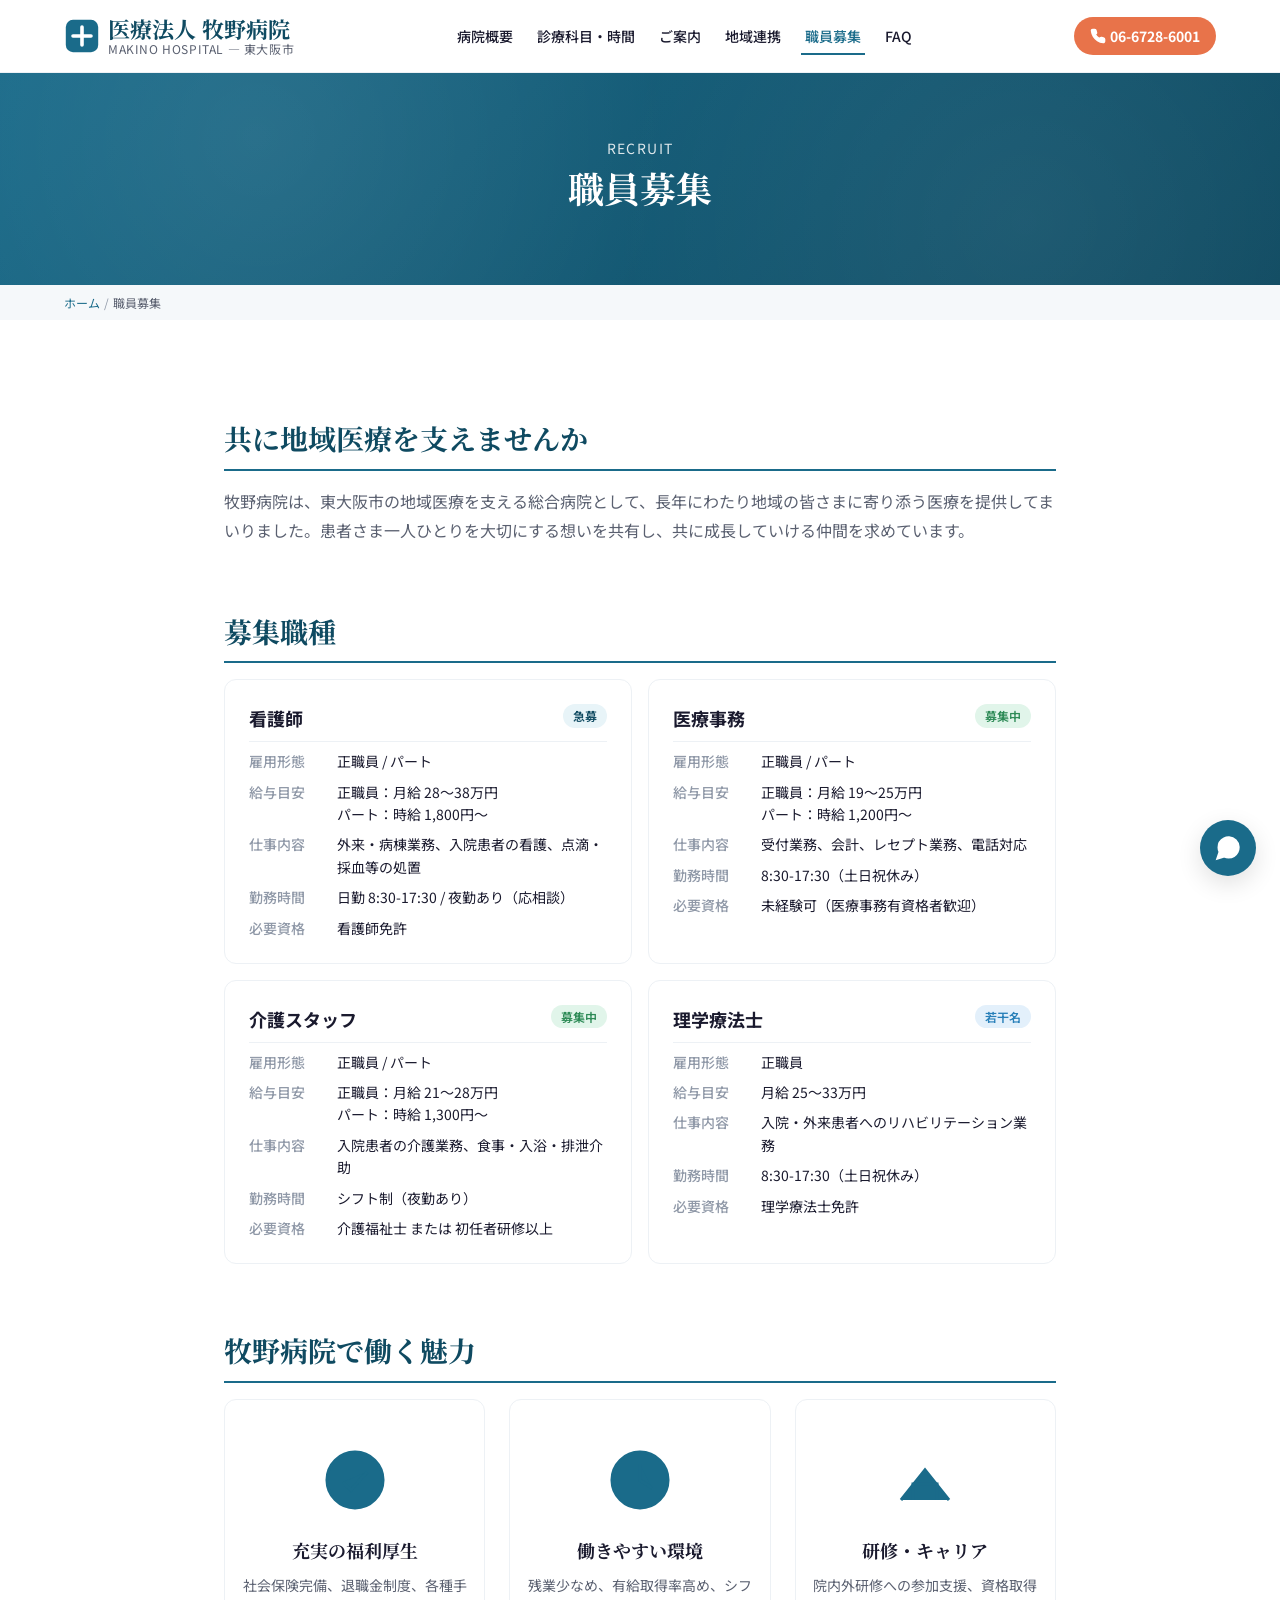
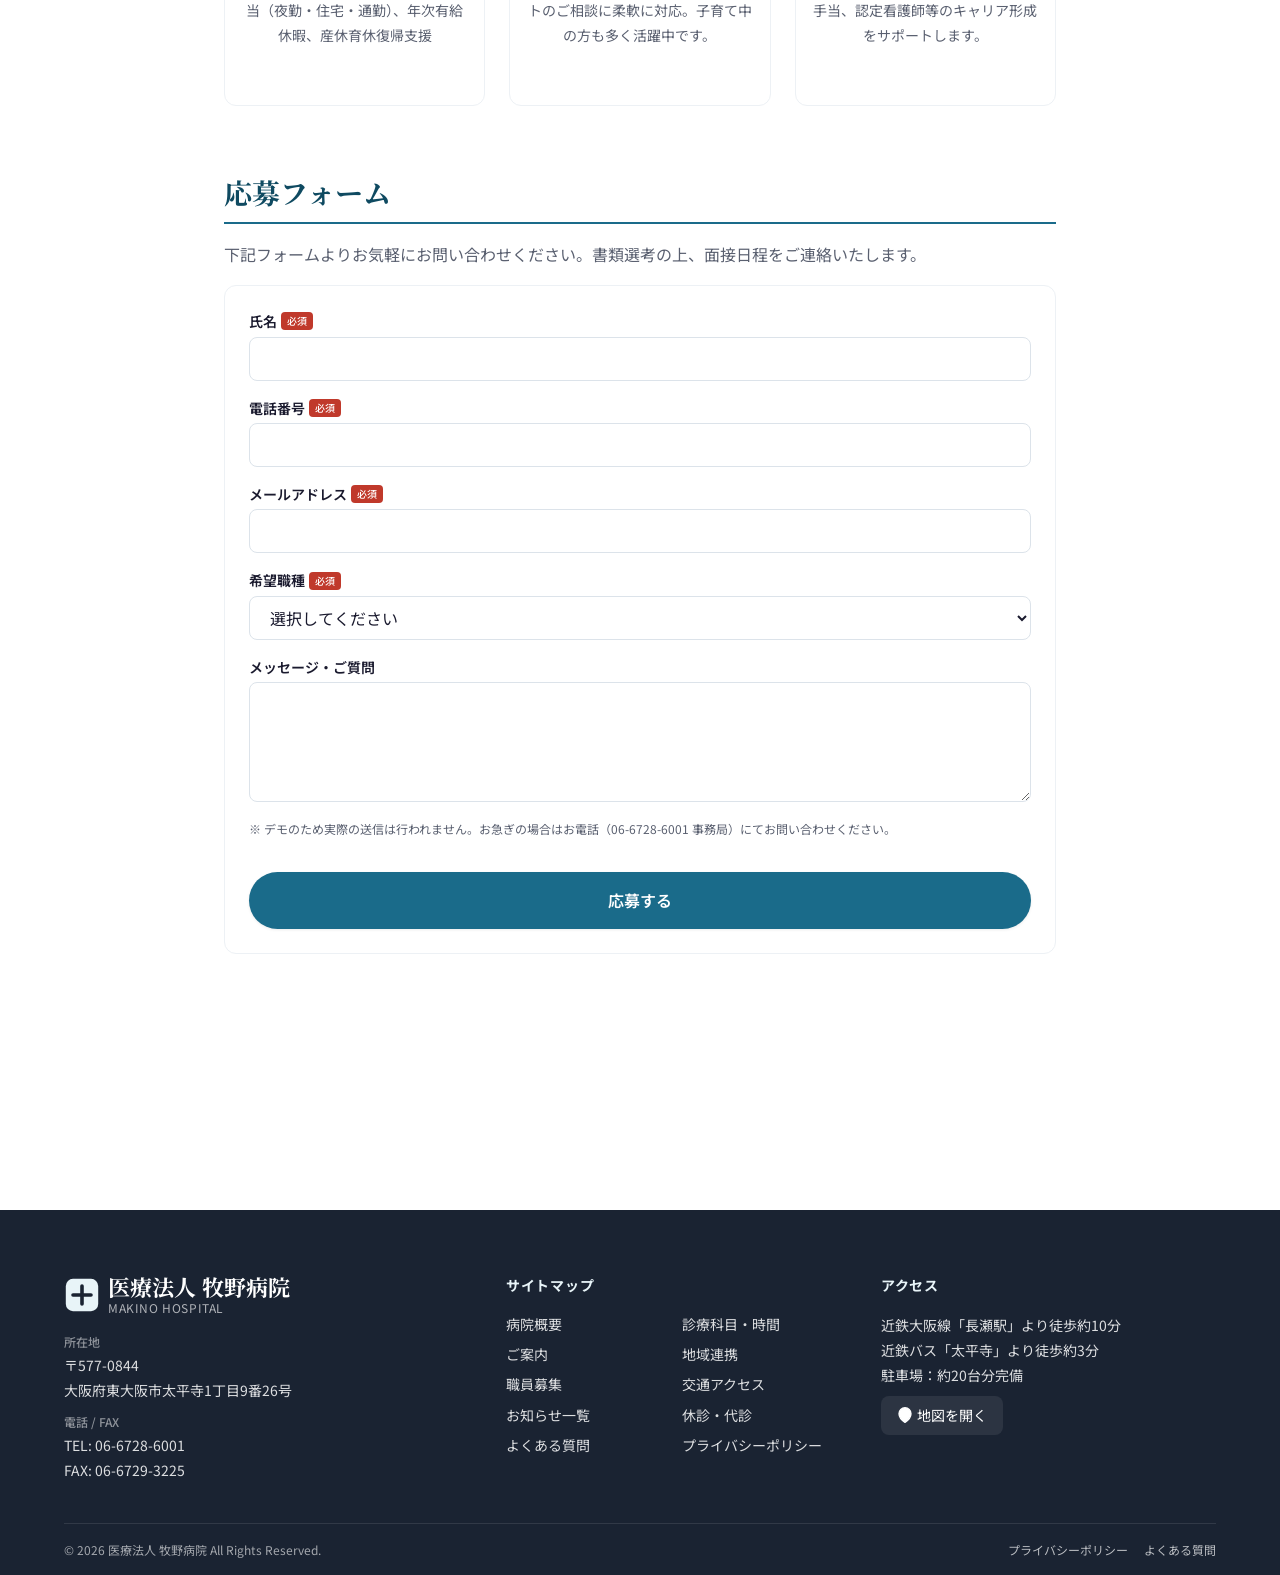
==== recruit.html @ 4d3bc5c3 "牧野病院 リニューアルデモサイト 初期構築 東大阪市の牧野病院（http://makino-hosp.jp/）のウェブサイトリニューアル デモを、本番リリースを想定して構築。  ## 構成 - HTM" ====
<!DOCTYPE html>
<html lang="ja">
<head>
<meta charset="UTF-8">
<meta name="viewport" content="width=device-width, initial-scale=1.0">
<title>職員募集 | 牧野病院 東大阪市</title>
<meta name="description" content="牧野病院では看護師・医療事務・介護スタッフを募集しています。地域医療を支える仲間を求めています。">
<link rel="preconnect" href="https://fonts.googleapis.com">
<link rel="preconnect" href="https://fonts.gstatic.com" crossorigin>
<link href="https://fonts.googleapis.com/css2?family=Noto+Sans+JP:wght@400;500;600;700&family=Noto+Serif+JP:wght@500;700&display=swap" rel="stylesheet">
<link rel="stylesheet" href="css/reset.css">
<link rel="stylesheet" href="css/variables.css">
<link rel="stylesheet" href="css/global.css">
<link rel="stylesheet" href="css/components.css">
</head>
<body>
<a href="#main" class="skip-link">メインコンテンツへスキップ</a>

<header class="site-header">
  <div class="container site-header__inner">
    <a href="index.html" class="site-logo" aria-label="牧野病院 ホームへ">
      <svg class="site-logo__mark" viewBox="0 0 40 40" role="img" aria-label="牧野病院ロゴ"><rect x="2" y="2" width="36" height="36" rx="8" fill="currentColor"/><path d="M20 10v20M10 20h20" stroke="white" stroke-width="4" stroke-linecap="round"/></svg>
      <span class="site-logo__text"><span class="site-logo__name">医療法人 牧野病院</span><span class="site-logo__sub">MAKINO HOSPITAL — 東大阪市</span></span>
    </a>
    <nav class="global-nav" aria-label="グローバルナビゲーション">
      <ul class="global-nav__list">
        <li><a href="overview.html" class="global-nav__link">病院概要</a></li>
        <li><a href="timetable.html" class="global-nav__link">診療科目・時間</a></li>
        <li><a href="totalinfo.html" class="global-nav__link">ご案内</a></li>
        <li><a href="community.html" class="global-nav__link">地域連携</a></li>
        <li><a href="recruit.html" class="global-nav__link is-current">職員募集</a></li>
        <li><a href="faq.html" class="global-nav__link">FAQ</a></li>
      </ul>
    </nav>
    <div class="header-actions">
      <a href="tel:0667286001" class="header-tel"><svg class="header-tel__icon" viewBox="0 0 24 24" fill="none" stroke="currentColor" stroke-width="2" aria-hidden="true"><path d="M22 16.92v3a2 2 0 0 1-2.18 2 19.79 19.79 0 0 1-8.63-3.07 19.5 19.5 0 0 1-6-6 19.79 19.79 0 0 1-3.07-8.67A2 2 0 0 1 4.11 2h3a2 2 0 0 1 2 1.72 12.84 12.84 0 0 0 .7 2.81 2 2 0 0 1-.45 2.11L8.09 9.91a16 16 0 0 0 6 6l1.27-1.27a2 2 0 0 1 2.11-.45 12.84 12.84 0 0 0 2.81.7A2 2 0 0 1 22 16.92z"/></svg><span>06-6728-6001</span></a>
      <button type="button" class="hamburger" data-hamburger aria-label="メニューを開く" aria-expanded="false"><span class="hamburger__bar"></span></button>
    </div>
  </div>
</header>

<nav class="mobile-nav" data-mobile-nav aria-label="モバイルナビゲーション">
  <ul class="mobile-nav__list">
    <li><a href="index.html" class="mobile-nav__link">トップ</a></li>
    <li><a href="overview.html" class="mobile-nav__link">病院概要</a></li>
    <li><a href="timetable.html" class="mobile-nav__link">診療科目・時間</a></li>
    <li><a href="totalinfo.html" class="mobile-nav__link">ご案内</a></li>
    <li><a href="community.html" class="mobile-nav__link">地域医療連携室</a></li>
    <li><a href="recruit.html" class="mobile-nav__link is-current">職員募集</a></li>
    <li><a href="access.html" class="mobile-nav__link">交通アクセス</a></li>
    <li><a href="latestinfo.html" class="mobile-nav__link">お知らせ一覧</a></li>
    <li><a href="kyusin.html" class="mobile-nav__link">休診・代診</a></li>
    <li><a href="faq.html" class="mobile-nav__link">よくある質問</a></li>
  </ul>
</nav>

<div class="page-header">
  <div class="container page-header__inner">
    <p class="page-header__sub">Recruit</p>
    <h1 class="page-header__title">職員募集</h1>
  </div>
</div>

<nav class="breadcrumb" aria-label="パンくずリスト">
  <ol class="container breadcrumb__list">
    <li class="breadcrumb__item"><a href="index.html" class="breadcrumb__link">ホーム</a></li>
    <li class="breadcrumb__item breadcrumb__current">職員募集</li>
  </ol>
</nav>

<main id="main">
  <section class="section">
    <div class="container container--narrow">

      <div class="content-block">
        <h2 class="content-block__title">共に地域医療を支えませんか</h2>
        <p>牧野病院は、東大阪市の地域医療を支える総合病院として、長年にわたり地域の皆さまに寄り添う医療を提供してまいりました。患者さま一人ひとりを大切にする想いを共有し、共に成長していける仲間を求めています。</p>
      </div>

      <div class="content-block">
        <h2 class="content-block__title">募集職種</h2>
        <div class="recruit-grid">
          <div class="recruit-card">
            <div class="recruit-card__head">
              <h3 class="recruit-card__job">看護師</h3>
              <span class="badge badge--primary">急募</span>
            </div>
            <dl class="recruit-card__row"><dt>雇用形態</dt><dd>正職員 / パート</dd></dl>
            <dl class="recruit-card__row"><dt>給与目安</dt><dd>正職員：月給 28〜38万円<br>パート：時給 1,800円〜</dd></dl>
            <dl class="recruit-card__row"><dt>仕事内容</dt><dd>外来・病棟業務、入院患者の看護、点滴・採血等の処置</dd></dl>
            <dl class="recruit-card__row"><dt>勤務時間</dt><dd>日勤 8:30-17:30 / 夜勤あり（応相談）</dd></dl>
            <dl class="recruit-card__row"><dt>必要資格</dt><dd>看護師免許</dd></dl>
          </div>
          <div class="recruit-card">
            <div class="recruit-card__head">
              <h3 class="recruit-card__job">医療事務</h3>
              <span class="badge badge--success">募集中</span>
            </div>
            <dl class="recruit-card__row"><dt>雇用形態</dt><dd>正職員 / パート</dd></dl>
            <dl class="recruit-card__row"><dt>給与目安</dt><dd>正職員：月給 19〜25万円<br>パート：時給 1,200円〜</dd></dl>
            <dl class="recruit-card__row"><dt>仕事内容</dt><dd>受付業務、会計、レセプト業務、電話対応</dd></dl>
            <dl class="recruit-card__row"><dt>勤務時間</dt><dd>8:30-17:30（土日祝休み）</dd></dl>
            <dl class="recruit-card__row"><dt>必要資格</dt><dd>未経験可（医療事務有資格者歓迎）</dd></dl>
          </div>
          <div class="recruit-card">
            <div class="recruit-card__head">
              <h3 class="recruit-card__job">介護スタッフ</h3>
              <span class="badge badge--success">募集中</span>
            </div>
            <dl class="recruit-card__row"><dt>雇用形態</dt><dd>正職員 / パート</dd></dl>
            <dl class="recruit-card__row"><dt>給与目安</dt><dd>正職員：月給 21〜28万円<br>パート：時給 1,300円〜</dd></dl>
            <dl class="recruit-card__row"><dt>仕事内容</dt><dd>入院患者の介護業務、食事・入浴・排泄介助</dd></dl>
            <dl class="recruit-card__row"><dt>勤務時間</dt><dd>シフト制（夜勤あり）</dd></dl>
            <dl class="recruit-card__row"><dt>必要資格</dt><dd>介護福祉士 または 初任者研修以上</dd></dl>
          </div>
          <div class="recruit-card">
            <div class="recruit-card__head">
              <h3 class="recruit-card__job">理学療法士</h3>
              <span class="badge badge--info">若干名</span>
            </div>
            <dl class="recruit-card__row"><dt>雇用形態</dt><dd>正職員</dd></dl>
            <dl class="recruit-card__row"><dt>給与目安</dt><dd>月給 25〜33万円</dd></dl>
            <dl class="recruit-card__row"><dt>仕事内容</dt><dd>入院・外来患者へのリハビリテーション業務</dd></dl>
            <dl class="recruit-card__row"><dt>勤務時間</dt><dd>8:30-17:30（土日祝休み）</dd></dl>
            <dl class="recruit-card__row"><dt>必要資格</dt><dd>理学療法士免許</dd></dl>
          </div>
        </div>
      </div>

      <div class="content-block">
        <h2 class="content-block__title">牧野病院で働く魅力</h2>
        <div class="features-grid">
          <div class="feature-card">
            <svg class="feature-card__icon" viewBox="0 0 80 80" fill="none" stroke="currentColor" stroke-width="3" aria-hidden="true">
              <circle cx="40" cy="40" r="28" fill="currentColor" opacity="0.12"/>
              <circle cx="40" cy="40" r="28"/>
              <path d="M28 42 L36 50 L52 32"/>
            </svg>
            <h3 class="feature-card__title">充実の福利厚生</h3>
            <p class="feature-card__body">社会保険完備、退職金制度、各種手当（夜勤・住宅・通勤）、年次有給休暇、産休育休復帰支援</p>
          </div>
          <div class="feature-card">
            <svg class="feature-card__icon" viewBox="0 0 80 80" fill="none" stroke="currentColor" stroke-width="3" aria-hidden="true">
              <circle cx="40" cy="40" r="28" fill="currentColor" opacity="0.12"/>
              <circle cx="40" cy="40" r="28"/>
              <path d="M40 24 L40 40 L52 48"/>
            </svg>
            <h3 class="feature-card__title">働きやすい環境</h3>
            <p class="feature-card__body">残業少なめ、有給取得率高め、シフトのご相談に柔軟に対応。子育て中の方も多く活躍中です。</p>
          </div>
          <div class="feature-card">
            <svg class="feature-card__icon" viewBox="0 0 80 80" fill="none" stroke="currentColor" stroke-width="3" aria-hidden="true">
              <path d="M16 60 L40 30 L64 60" fill="currentColor" opacity="0.12"/>
              <path d="M16 60 L40 30 L64 60"/>
              <path d="M28 60 L28 44 L52 44 L52 60"/>
            </svg>
            <h3 class="feature-card__title">研修・キャリア</h3>
            <p class="feature-card__body">院内外研修への参加支援、資格取得手当、認定看護師等のキャリア形成をサポートします。</p>
          </div>
        </div>
      </div>

      <div class="content-block">
        <h2 class="content-block__title">応募フォーム</h2>
        <p>下記フォームよりお気軽にお問い合わせください。書類選考の上、面接日程をご連絡いたします。</p>

        <form class="form" data-mock-form>
          <div class="form__row">
            <label class="form__label" for="recruit-name">氏名 <span class="form__required">必須</span></label>
            <input class="form__input" type="text" id="recruit-name" name="name" required>
          </div>
          <div class="form__row">
            <label class="form__label" for="recruit-tel">電話番号 <span class="form__required">必須</span></label>
            <input class="form__input" type="tel" id="recruit-tel" name="tel" required>
          </div>
          <div class="form__row">
            <label class="form__label" for="recruit-email">メールアドレス <span class="form__required">必須</span></label>
            <input class="form__input" type="email" id="recruit-email" name="email" required>
          </div>
          <div class="form__row">
            <label class="form__label" for="recruit-job">希望職種 <span class="form__required">必須</span></label>
            <select class="form__select" id="recruit-job" name="job" required>
              <option value="">選択してください</option>
              <option>看護師</option>
              <option>医療事務</option>
              <option>介護スタッフ</option>
              <option>理学療法士</option>
              <option>その他</option>
            </select>
          </div>
          <div class="form__row">
            <label class="form__label" for="recruit-message">メッセージ・ご質問</label>
            <textarea class="form__textarea" id="recruit-message" name="message"></textarea>
          </div>
          <p class="form__hint">※ デモのため実際の送信は行われません。お急ぎの場合はお電話（06-6728-6001 事務局）にてお問い合わせください。</p>
          <button type="submit" class="btn btn--primary btn--lg">応募する</button>
        </form>
      </div>

    </div>
  </section>
</main>

<footer class="site-footer">
  <div class="container">
    <div class="site-footer__grid">
      <div class="site-footer__brand">
        <div class="site-logo">
          <svg class="site-logo__mark" viewBox="0 0 40 40" role="img" aria-label="牧野病院ロゴ"><rect x="2" y="2" width="36" height="36" rx="8" fill="currentColor"/><path d="M20 10v20M10 20h20" stroke="#1a2332" stroke-width="4" stroke-linecap="round"/></svg>
          <span class="site-logo__text"><span class="site-logo__name">医療法人 牧野病院</span><span class="site-logo__sub">MAKINO HOSPITAL</span></span>
        </div>
        <dl class="site-footer__info">
          <dt>所在地</dt><dd>〒577-0844<br>大阪府東大阪市太平寺1丁目9番26号</dd>
          <dt>電話 / FAX</dt><dd>TEL: 06-6728-6001<br>FAX: 06-6729-3225</dd>
        </dl>
      </div>
      <div>
        <h2 class="site-footer__heading">サイトマップ</h2>
        <div class="site-footer__links">
          <a href="overview.html">病院概要</a>
          <a href="timetable.html">診療科目・時間</a>
          <a href="totalinfo.html">ご案内</a>
          <a href="community.html">地域連携</a>
          <a href="recruit.html">職員募集</a>
          <a href="access.html">交通アクセス</a>
          <a href="latestinfo.html">お知らせ一覧</a>
          <a href="kyusin.html">休診・代診</a>
          <a href="faq.html">よくある質問</a>
          <a href="privacy.html">プライバシーポリシー</a>
        </div>
      </div>
      <div>
        <h2 class="site-footer__heading">アクセス</h2>
        <p style="font-size:14px;color:rgba(255,255,255,0.85);line-height:1.8">近鉄大阪線「長瀬駅」より徒歩約10分<br>近鉄バス「太平寺」より徒歩約3分<br>駐車場：約20台分完備</p>
        <a href="https://www.openstreetmap.org/?mlat=34.6602&mlon=135.5687&zoom=17" target="_blank" rel="noopener" class="site-footer__map-link">
          <svg viewBox="0 0 24 24" width="16" height="16" fill="none" stroke="currentColor" stroke-width="2" aria-hidden="true"><path d="M21 10c0 7-9 13-9 13s-9-6-9-13a9 9 0 0 1 18 0z"/><circle cx="12" cy="10" r="3"/></svg>
          地図を開く
        </a>
      </div>
    </div>
    <div class="site-footer__bottom">
      <span>© 2026 医療法人 牧野病院 All Rights Reserved.</span>
      <div class="site-footer__bottom-links">
        <a href="privacy.html">プライバシーポリシー</a>
        <a href="faq.html">よくある質問</a>
      </div>
    </div>
  </div>
</footer>

<script src="js/nav.js"></script>
<script src="js/layout.js"></script>
<script src="js/chatbot.js"></script>
</body>
</html>
---- css/variables.css ----
/* ============================================
   Design Tokens — Makino Hospital
   全てのデザイン値はここで管理
============================================ */

:root {
  /* ブランドカラー */
  --color-primary: #1a6b8a;
  --color-primary-light: #e8f4f8;
  --color-primary-dark: #0f4a61;
  --color-accent: #e8734a;
  --color-accent-light: #fdf0eb;

  /* テキスト */
  --color-text-main: #1a1a2e;
  --color-text-sub: #5a6070;
  --color-text-muted: #9099a8;
  --color-text-inverse: #ffffff;

  /* 背景 */
  --color-bg-base: #ffffff;
  --color-bg-section: #f5f8fa;
  --color-bg-dark: #1a2332;

  /* ボーダー */
  --color-border: #dce3ea;
  --color-border-light: #edf1f5;

  /* ステータス */
  --color-success: #2e8b57;
  --color-warning: #d4812a;
  --color-danger: #c0392b;
  --color-info: #2980b9;

  /* スペーシング */
  --space-xs: 4px;
  --space-sm: 8px;
  --space-md: 16px;
  --space-lg: 24px;
  --space-xl: 40px;
  --space-2xl: 64px;
  --space-3xl: 96px;

  /* タイポグラフィ */
  --font-sans: 'Noto Sans JP', -apple-system, BlinkMacSystemFont, sans-serif;
  --font-serif: 'Noto Serif JP', 'YuMincho', 'Hiragino Mincho ProN', serif;
  --text-xs: 12px;
  --text-sm: 14px;
  --text-base: 16px;
  --text-lg: 18px;
  --text-xl: 22px;
  --text-2xl: 28px;
  --text-3xl: 36px;
  --text-4xl: 48px;

  /* 行間 */
  --leading-tight: 1.3;
  --leading-normal: 1.6;
  --leading-relaxed: 1.8;

  /* 角丸 */
  --radius-sm: 4px;
  --radius-md: 8px;
  --radius-lg: 12px;
  --radius-xl: 20px;
  --radius-full: 9999px;

  /* 影 */
  --shadow-sm: 0 1px 3px rgba(0, 0, 0, 0.08);
  --shadow-md: 0 4px 12px rgba(0, 0, 0, 0.10);
  --shadow-lg: 0 8px 24px rgba(0, 0, 0, 0.12);

  /* トランジション */
  --transition: 0.2s ease;
  --transition-slow: 0.4s ease;

  /* レイアウト */
  --container-max: 1200px;
  --container-narrow: 880px;
  --header-height: 72px;
  --header-height-mobile: 60px;

  /* z-index */
  --z-base: 1;
  --z-dropdown: 10;
  --z-header: 100;
  --z-overlay: 200;
  --z-modal: 300;
  --z-chatbot: 400;
}
---- css/global.css ----
/* ============================================
   Global Styles — Header / Footer / Layout
============================================ */

/* ---------- Layout ---------- */
.container {
  width: 100%;
  max-width: var(--container-max);
  margin-inline: auto;
  padding-inline: var(--space-md);
}

.container--narrow {
  max-width: var(--container-narrow);
}

@media (min-width: 768px) {
  .container {
    padding-inline: var(--space-lg);
  }
}

.section {
  padding-block: var(--space-2xl);
}

.section--alt {
  background-color: var(--color-bg-section);
}

@media (min-width: 768px) {
  .section {
    padding-block: var(--space-3xl);
  }
}

/* スキップリンク */
.skip-link {
  position: absolute;
  top: -100px;
  left: var(--space-md);
  background: var(--color-primary);
  color: var(--color-text-inverse);
  padding: var(--space-sm) var(--space-md);
  z-index: 1000;
  border-radius: var(--radius-sm);
}

.skip-link:focus {
  top: var(--space-sm);
}

/* ---------- お知らせバナー ---------- */
.alert-banner {
  background: var(--color-accent);
  color: var(--color-text-inverse);
  padding: var(--space-sm) 0;
  font-size: var(--text-sm);
  position: relative;
}

.alert-banner__inner {
  display: flex;
  align-items: center;
  justify-content: center;
  gap: var(--space-sm);
  padding-right: 40px;
  text-align: center;
}

.alert-banner__icon {
  width: 18px;
  height: 18px;
  flex-shrink: 0;
}

.alert-banner__text {
  flex: 1 1 auto;
}

.alert-banner__link {
  color: inherit;
  text-decoration: underline;
  font-weight: 500;
  margin-left: var(--space-xs);
}

.alert-banner__close {
  position: absolute;
  right: var(--space-md);
  top: 50%;
  transform: translateY(-50%);
  color: var(--color-text-inverse);
  width: 28px;
  height: 28px;
  display: flex;
  align-items: center;
  justify-content: center;
  border-radius: var(--radius-sm);
  transition: background-color var(--transition);
}

.alert-banner__close:hover {
  background: rgba(0, 0, 0, 0.15);
}

.alert-banner.is-hidden {
  display: none;
}

/* ---------- ヘッダー ---------- */
.site-header {
  position: sticky;
  top: 0;
  z-index: var(--z-header);
  background: var(--color-bg-base);
  border-bottom: 1px solid var(--color-border-light);
  transition: box-shadow var(--transition);
}

.site-header.is-scrolled {
  box-shadow: var(--shadow-md);
}

.site-header__inner {
  display: flex;
  align-items: center;
  justify-content: space-between;
  min-height: var(--header-height-mobile);
  gap: var(--space-md);
}

@media (min-width: 1024px) {
  .site-header__inner {
    min-height: var(--header-height);
  }
}

.site-logo {
  display: flex;
  align-items: center;
  gap: var(--space-sm);
  flex-shrink: 0;
}

.site-logo__mark {
  width: 36px;
  height: 36px;
  color: var(--color-primary);
  flex-shrink: 0;
}

.site-logo__text {
  display: flex;
  flex-direction: column;
  line-height: 1.2;
}

.site-logo__name {
  font-family: var(--font-serif);
  font-size: var(--text-lg);
  font-weight: 700;
  color: var(--color-primary-dark);
}

.site-logo__sub {
  font-size: 10px;
  color: var(--color-text-sub);
  letter-spacing: 0.05em;
}

@media (min-width: 768px) {
  .site-logo__name {
    font-size: var(--text-xl);
  }
  .site-logo__sub {
    font-size: var(--text-xs);
  }
}

/* グローバルナビ */
.global-nav {
  display: none;
}

.global-nav__list {
  display: flex;
  align-items: center;
  gap: var(--space-md);
}

.global-nav__link {
  display: block;
  padding: var(--space-sm) var(--space-xs);
  font-size: var(--text-sm);
  font-weight: 500;
  color: var(--color-text-main);
  position: relative;
  transition: color var(--transition);
}

.global-nav__link::after {
  content: "";
  position: absolute;
  left: 50%;
  bottom: 0;
  width: 0;
  height: 2px;
  background: var(--color-primary);
  transform: translateX(-50%);
  transition: width var(--transition);
}

.global-nav__link:hover,
.global-nav__link.is-current {
  color: var(--color-primary);
}

.global-nav__link:hover::after,
.global-nav__link.is-current::after {
  width: 100%;
}

@media (min-width: 1024px) {
  .global-nav {
    display: block;
  }
}

/* ヘッダーアクション */
.header-actions {
  display: flex;
  align-items: center;
  gap: var(--space-sm);
}

.header-tel {
  display: none;
  align-items: center;
  gap: var(--space-xs);
  padding: var(--space-sm) var(--space-md);
  background: var(--color-accent);
  color: var(--color-text-inverse);
  font-weight: 700;
  border-radius: var(--radius-full);
  font-size: var(--text-sm);
  transition: background-color var(--transition), transform var(--transition);
}

.header-tel:hover {
  background: #d65f35;
  transform: translateY(-1px);
}

.header-tel__icon {
  width: 16px;
  height: 16px;
}

@media (min-width: 600px) {
  .header-tel {
    display: inline-flex;
  }
}

/* ハンバーガー */
.hamburger {
  display: inline-flex;
  align-items: center;
  justify-content: center;
  width: 44px;
  height: 44px;
  position: relative;
  z-index: calc(var(--z-overlay) + 1);
}

.hamburger__bar {
  display: block;
  width: 22px;
  height: 2px;
  background: var(--color-text-main);
  position: relative;
  transition: background-color var(--transition);
}

.hamburger__bar::before,
.hamburger__bar::after {
  content: "";
  position: absolute;
  left: 0;
  width: 22px;
  height: 2px;
  background: var(--color-text-main);
  transition: transform var(--transition);
}

.hamburger__bar::before {
  top: -7px;
}

.hamburger__bar::after {
  top: 7px;
}

.hamburger.is-active .hamburger__bar {
  background-color: transparent;
}

.hamburger.is-active .hamburger__bar::before {
  top: 0;
  transform: rotate(45deg);
}

.hamburger.is-active .hamburger__bar::after {
  top: 0;
  transform: rotate(-45deg);
}

@media (min-width: 1024px) {
  .hamburger {
    display: none;
  }
}

/* モバイルオーバーレイ */
.mobile-nav {
  position: fixed;
  inset: 0;
  background: var(--color-bg-base);
  z-index: var(--z-overlay);
  padding: calc(var(--header-height-mobile) + var(--space-xl)) var(--space-lg) var(--space-xl);
  overflow-y: auto;
  transform: translateY(-100%);
  transition: transform var(--transition-slow);
  visibility: hidden;
}

.mobile-nav.is-open {
  transform: translateY(0);
  visibility: visible;
}

.mobile-nav__list {
  display: flex;
  flex-direction: column;
  gap: var(--space-xs);
}

.mobile-nav__link {
  display: block;
  padding: var(--space-md);
  font-size: var(--text-lg);
  font-weight: 500;
  border-bottom: 1px solid var(--color-border-light);
  color: var(--color-text-main);
}

.mobile-nav__link:hover,
.mobile-nav__link.is-current {
  color: var(--color-primary);
}

.mobile-nav__cta {
  margin-top: var(--space-xl);
  display: flex;
  flex-direction: column;
  gap: var(--space-sm);
}

@media (min-width: 1024px) {
  .mobile-nav {
    display: none;
  }
}

body.is-nav-open {
  overflow: hidden;
}

/* ---------- パンくず ---------- */
.breadcrumb {
  background: var(--color-bg-section);
  padding: var(--space-sm) 0;
  font-size: var(--text-xs);
  color: var(--color-text-sub);
}

.breadcrumb__list {
  display: flex;
  flex-wrap: wrap;
  align-items: center;
  gap: var(--space-xs);
}

.breadcrumb__item {
  display: inline-flex;
  align-items: center;
}

.breadcrumb__item:not(:last-child)::after {
  content: "/";
  margin-left: var(--space-xs);
  color: var(--color-text-muted);
}

.breadcrumb__link {
  color: var(--color-primary);
  transition: color var(--transition);
}

.breadcrumb__link:hover {
  color: var(--color-primary-dark);
  text-decoration: underline;
}

.breadcrumb__current {
  color: var(--color-text-sub);
}

/* ---------- ページヘッダー（下層） ---------- */
.page-header {
  background: linear-gradient(135deg, var(--color-primary) 0%, var(--color-primary-dark) 100%);
  color: var(--color-text-inverse);
  padding: var(--space-2xl) 0;
  text-align: center;
  position: relative;
  overflow: hidden;
}

.page-header::after {
  content: "";
  position: absolute;
  inset: 0;
  background-image: radial-gradient(circle at 20% 30%, rgba(255, 255, 255, 0.08), transparent 40%),
                    radial-gradient(circle at 80% 70%, rgba(255, 255, 255, 0.06), transparent 40%);
  pointer-events: none;
}

.page-header__inner {
  position: relative;
  z-index: 1;
}

.page-header__title {
  font-family: var(--font-serif);
  font-size: var(--text-2xl);
  font-weight: 700;
  margin-bottom: var(--space-xs);
}

.page-header__sub {
  font-size: var(--text-sm);
  opacity: 0.85;
  letter-spacing: 0.1em;
  text-transform: uppercase;
}

@media (min-width: 768px) {
  .page-header__title {
    font-size: var(--text-3xl);
  }
}

/* ---------- フッター ---------- */
.site-footer {
  background: var(--color-bg-dark);
  color: var(--color-text-inverse);
  padding: var(--space-2xl) 0 var(--space-md);
  margin-top: var(--space-3xl);
}

.site-footer__grid {
  display: grid;
  grid-template-columns: 1fr;
  gap: var(--space-xl);
}

@media (min-width: 768px) {
  .site-footer__grid {
    grid-template-columns: 1.2fr 1fr 1fr;
  }
}

.site-footer__brand .site-logo__name {
  color: var(--color-text-inverse);
}

.site-footer__brand .site-logo__sub {
  color: rgba(255, 255, 255, 0.65);
}

.site-footer__brand .site-logo__mark {
  color: var(--color-primary-light);
}

.site-footer__info {
  margin-top: var(--space-md);
  font-size: var(--text-sm);
  line-height: var(--leading-relaxed);
  color: rgba(255, 255, 255, 0.85);
}

.site-footer__info dt {
  font-weight: 500;
  color: rgba(255, 255, 255, 0.5);
  font-size: var(--text-xs);
  margin-top: var(--space-sm);
}

.site-footer__info dd {
  margin-left: 0;
}

.site-footer__heading {
  font-size: var(--text-sm);
  font-weight: 700;
  margin-bottom: var(--space-md);
  letter-spacing: 0.05em;
  color: var(--color-primary-light);
}

.site-footer__links {
  display: grid;
  grid-template-columns: 1fr 1fr;
  gap: var(--space-sm) var(--space-md);
}

.site-footer__links a {
  font-size: var(--text-sm);
  color: rgba(255, 255, 255, 0.85);
  transition: color var(--transition);
}

.site-footer__links a:hover {
  color: var(--color-text-inverse);
  text-decoration: underline;
}

.site-footer__map-link {
  display: inline-flex;
  align-items: center;
  gap: var(--space-xs);
  margin-top: var(--space-sm);
  padding: var(--space-sm) var(--space-md);
  background: rgba(255, 255, 255, 0.08);
  border-radius: var(--radius-md);
  font-size: var(--text-sm);
  transition: background-color var(--transition);
}

.site-footer__map-link:hover {
  background: rgba(255, 255, 255, 0.15);
}

.site-footer__bottom {
  margin-top: var(--space-xl);
  padding-top: var(--space-md);
  border-top: 1px solid rgba(255, 255, 255, 0.1);
  display: flex;
  flex-direction: column;
  gap: var(--space-sm);
  font-size: var(--text-xs);
  color: rgba(255, 255, 255, 0.6);
}

.site-footer__bottom-links {
  display: flex;
  flex-wrap: wrap;
  gap: var(--space-md);
}

.site-footer__bottom-links a {
  color: rgba(255, 255, 255, 0.7);
  transition: color var(--transition);
}

.site-footer__bottom-links a:hover {
  color: var(--color-text-inverse);
}

@media (min-width: 600px) {
  .site-footer__bottom {
    flex-direction: row;
    align-items: center;
    justify-content: space-between;
  }
}

/* ---------- 共通：見出し ---------- */
.section-title {
  font-family: var(--font-serif);
  font-size: var(--text-2xl);
  font-weight: 700;
  text-align: center;
  margin-bottom: var(--space-xs);
  color: var(--color-text-main);
}

.section-title__sub {
  display: block;
  font-family: var(--font-sans);
  font-size: var(--text-xs);
  font-weight: 500;
  color: var(--color-primary);
  letter-spacing: 0.2em;
  text-transform: uppercase;
  margin-bottom: var(--space-sm);
}

.section-subtitle {
  text-align: center;
  color: var(--color-text-sub);
  font-size: var(--text-sm);
  margin-bottom: var(--space-xl);
}

@media (min-width: 768px) {
  .section-title {
    font-size: var(--text-3xl);
  }
  .section-subtitle {
    font-size: var(--text-base);
  }
}

/* ---------- ヘルパー ---------- */
.sr-only {
  position: absolute !important;
  width: 1px !important;
  height: 1px !important;
  padding: 0 !important;
  margin: -1px !important;
  overflow: hidden !important;
  clip: rect(0, 0, 0, 0) !important;
  white-space: nowrap !important;
  border: 0 !important;
}

.text-center {
  text-align: center;
}

.mt-md { margin-top: var(--space-md); }
.mt-lg { margin-top: var(--space-lg); }
.mt-xl { margin-top: var(--space-xl); }
.mb-md { margin-bottom: var(--space-md); }
.mb-lg { margin-bottom: var(--space-lg); }
.mb-xl { margin-bottom: var(--space-xl); }
---- css/components.css ----
/* ============================================
   Reusable Components
============================================ */

/* ---------- ボタン ---------- */
.btn {
  display: inline-flex;
  align-items: center;
  justify-content: center;
  gap: var(--space-xs);
  min-height: 44px;
  padding: var(--space-sm) var(--space-lg);
  border-radius: var(--radius-full);
  font-size: var(--text-sm);
  font-weight: 600;
  text-align: center;
  transition: background-color var(--transition), color var(--transition), transform var(--transition), box-shadow var(--transition);
  cursor: pointer;
  white-space: nowrap;
}

.btn--primary {
  background: var(--color-primary);
  color: var(--color-text-inverse);
  box-shadow: var(--shadow-sm);
}

.btn--primary:hover {
  background: var(--color-primary-dark);
  transform: translateY(-1px);
  box-shadow: var(--shadow-md);
}

.btn--accent {
  background: var(--color-accent);
  color: var(--color-text-inverse);
  box-shadow: var(--shadow-sm);
}

.btn--accent:hover {
  background: #d65f35;
  transform: translateY(-1px);
  box-shadow: var(--shadow-md);
}

.btn--outline {
  background: transparent;
  color: var(--color-primary);
  border: 2px solid var(--color-primary);
}

.btn--outline:hover {
  background: var(--color-primary);
  color: var(--color-text-inverse);
}

.btn--outline-light {
  background: transparent;
  color: var(--color-text-inverse);
  border: 2px solid rgba(255, 255, 255, 0.6);
}

.btn--outline-light:hover {
  background: rgba(255, 255, 255, 0.1);
  border-color: var(--color-text-inverse);
}

.btn--ghost {
  background: var(--color-bg-section);
  color: var(--color-text-main);
}

.btn--ghost:hover {
  background: var(--color-border-light);
}

.btn--lg {
  min-height: 52px;
  padding: var(--space-md) var(--space-xl);
  font-size: var(--text-base);
}

.btn--block {
  width: 100%;
}

.btn__icon {
  width: 18px;
  height: 18px;
}

/* ---------- カード ---------- */
.card {
  background: var(--color-bg-base);
  border: 1px solid var(--color-border-light);
  border-radius: var(--radius-lg);
  padding: var(--space-lg);
  transition: transform var(--transition), box-shadow var(--transition), border-color var(--transition);
}

.card--hover:hover {
  transform: translateY(-4px);
  box-shadow: var(--shadow-md);
  border-color: var(--color-primary-light);
}

.card--accent {
  border-top: 4px solid var(--color-primary);
}

.card__icon {
  width: 56px;
  height: 56px;
  border-radius: var(--radius-md);
  background: var(--color-primary-light);
  color: var(--color-primary);
  display: flex;
  align-items: center;
  justify-content: center;
  margin-bottom: var(--space-md);
}

.card__icon svg {
  width: 32px;
  height: 32px;
}

.card__title {
  font-size: var(--text-lg);
  font-weight: 700;
  margin-bottom: var(--space-sm);
  color: var(--color-text-main);
}

.card__body {
  font-size: var(--text-sm);
  color: var(--color-text-sub);
  line-height: var(--leading-relaxed);
}

.card__link {
  display: inline-flex;
  align-items: center;
  gap: var(--space-xs);
  margin-top: var(--space-md);
  color: var(--color-primary);
  font-size: var(--text-sm);
  font-weight: 600;
  transition: gap var(--transition);
}

.card__link:hover {
  gap: var(--space-sm);
  text-decoration: underline;
}

/* ---------- バッジ ---------- */
.badge {
  display: inline-flex;
  align-items: center;
  padding: 2px 10px;
  border-radius: var(--radius-full);
  font-size: var(--text-xs);
  font-weight: 600;
  line-height: 1.6;
  white-space: nowrap;
}

.badge--primary { background: var(--color-primary-light); color: var(--color-primary-dark); }
.badge--accent { background: var(--color-accent-light); color: #b34f2a; }
.badge--success { background: #e1f5ea; color: var(--color-success); }
.badge--warning { background: #fcf0db; color: var(--color-warning); }
.badge--danger { background: #fbe6e3; color: var(--color-danger); }
.badge--info { background: #e3f0fb; color: var(--color-info); }
.badge--gray { background: var(--color-border-light); color: var(--color-text-sub); }

/* ---------- お知らせリスト ---------- */
.news-list {
  display: flex;
  flex-direction: column;
}

.news-list__item {
  display: flex;
  flex-direction: column;
  gap: var(--space-xs);
  padding: var(--space-md) 0;
  border-bottom: 1px solid var(--color-border-light);
  transition: background-color var(--transition);
}

@media (min-width: 600px) {
  .news-list__item {
    flex-direction: row;
    align-items: flex-start;
    gap: var(--space-md);
  }
}

.news-list__item:last-child {
  border-bottom: none;
}

.news-list__item:hover .news-list__title {
  color: var(--color-primary);
}

.news-list__meta {
  display: flex;
  align-items: center;
  gap: var(--space-sm);
  flex-shrink: 0;
  min-width: 200px;
}

.news-list__date {
  font-size: var(--text-sm);
  color: var(--color-text-sub);
  font-variant-numeric: tabular-nums;
}

.news-list__title {
  font-size: var(--text-sm);
  font-weight: 500;
  color: var(--color-text-main);
  line-height: var(--leading-normal);
  transition: color var(--transition);
}

@media (min-width: 600px) {
  .news-list__title {
    font-size: var(--text-base);
  }
}

/* ---------- ヒーロー ---------- */
.hero {
  position: relative;
  background: linear-gradient(135deg, var(--color-primary-light) 0%, #ffffff 100%);
  padding: var(--space-2xl) 0 var(--space-3xl);
  overflow: hidden;
}

.hero::before {
  content: "";
  position: absolute;
  top: -100px;
  right: -100px;
  width: 400px;
  height: 400px;
  border-radius: 50%;
  background: radial-gradient(circle, rgba(26, 107, 138, 0.08) 0%, transparent 70%);
  pointer-events: none;
}

.hero__inner {
  position: relative;
  display: grid;
  gap: var(--space-xl);
  grid-template-columns: 1fr;
  align-items: center;
  z-index: 1;
}

@media (min-width: 768px) {
  .hero__inner {
    grid-template-columns: 1.1fr 1fr;
    gap: var(--space-2xl);
  }
}

.hero__eyebrow {
  display: inline-block;
  background: var(--color-bg-base);
  color: var(--color-primary);
  padding: var(--space-xs) var(--space-md);
  border-radius: var(--radius-full);
  font-size: var(--text-xs);
  font-weight: 600;
  letter-spacing: 0.1em;
  margin-bottom: var(--space-md);
  box-shadow: var(--shadow-sm);
}

.hero__title {
  font-family: var(--font-serif);
  font-size: var(--text-3xl);
  font-weight: 700;
  line-height: var(--leading-tight);
  color: var(--color-primary-dark);
  margin-bottom: var(--space-md);
}

.hero__title-em {
  color: var(--color-accent);
}

@media (min-width: 768px) {
  .hero__title {
    font-size: var(--text-4xl);
  }
}

.hero__lead {
  font-size: var(--text-base);
  color: var(--color-text-sub);
  margin-bottom: var(--space-xl);
  line-height: var(--leading-relaxed);
}

.hero__cta {
  display: flex;
  flex-wrap: wrap;
  gap: var(--space-sm);
}

.hero__visual {
  position: relative;
  display: flex;
  align-items: center;
  justify-content: center;
  min-height: 280px;
}

.hero__visual svg {
  width: 100%;
  max-width: 480px;
  height: auto;
}

/* ---------- ハイライトカードリスト ---------- */
.highlight-row {
  display: grid;
  grid-template-columns: repeat(2, 1fr);
  gap: var(--space-sm);
}

@media (min-width: 768px) {
  .highlight-row {
    grid-template-columns: repeat(4, 1fr);
  }
}

.highlight-card {
  background: var(--color-bg-base);
  border: 1px solid var(--color-border-light);
  border-radius: var(--radius-lg);
  padding: var(--space-md);
  display: flex;
  flex-direction: column;
  gap: var(--space-xs);
  transition: transform var(--transition), box-shadow var(--transition);
}

.highlight-card:hover {
  transform: translateY(-2px);
  box-shadow: var(--shadow-md);
}

.highlight-card__title {
  font-size: var(--text-sm);
  font-weight: 700;
  color: var(--color-text-main);
}

.highlight-card__body {
  font-size: var(--text-xs);
  color: var(--color-text-sub);
  line-height: var(--leading-normal);
}

/* ---------- 診療科目カード ---------- */
.dept-grid {
  display: grid;
  grid-template-columns: repeat(2, 1fr);
  gap: var(--space-md);
}

@media (min-width: 768px) {
  .dept-grid {
    grid-template-columns: repeat(4, 1fr);
  }
}

.dept-card {
  background: var(--color-bg-base);
  border: 1px solid var(--color-border-light);
  border-radius: var(--radius-lg);
  padding: var(--space-lg) var(--space-md);
  text-align: center;
  transition: transform var(--transition), box-shadow var(--transition), border-color var(--transition);
  display: flex;
  flex-direction: column;
  align-items: center;
  gap: var(--space-sm);
}

.dept-card:hover {
  transform: translateY(-4px);
  box-shadow: var(--shadow-md);
  border-color: var(--color-primary);
}

.dept-card__icon {
  width: 72px;
  height: 72px;
  border-radius: 50%;
  background: var(--color-primary-light);
  color: var(--color-primary);
  display: flex;
  align-items: center;
  justify-content: center;
}

.dept-card__icon svg {
  width: 40px;
  height: 40px;
}

.dept-card__name {
  font-size: var(--text-base);
  font-weight: 700;
  color: var(--color-text-main);
}

.dept-card__name-en {
  font-size: 10px;
  color: var(--color-text-muted);
  letter-spacing: 0.1em;
  text-transform: uppercase;
}

/* ---------- 2カラムニュース ---------- */
.news-columns {
  display: grid;
  grid-template-columns: 1fr;
  gap: var(--space-xl);
}

@media (min-width: 768px) {
  .news-columns {
    grid-template-columns: 1.4fr 1fr;
  }
}

.news-block {
  background: var(--color-bg-base);
  border-radius: var(--radius-lg);
  padding: var(--space-lg);
  border: 1px solid var(--color-border-light);
}

.news-block__head {
  display: flex;
  align-items: center;
  justify-content: space-between;
  margin-bottom: var(--space-md);
  padding-bottom: var(--space-sm);
  border-bottom: 2px solid var(--color-primary);
}

.news-block__title {
  font-size: var(--text-lg);
  font-weight: 700;
  color: var(--color-text-main);
  display: flex;
  align-items: center;
  gap: var(--space-sm);
}

.news-block__title svg {
  width: 22px;
  height: 22px;
  color: var(--color-primary);
}

.news-block__more {
  font-size: var(--text-xs);
  color: var(--color-primary);
  font-weight: 600;
  display: inline-flex;
  align-items: center;
  gap: var(--space-xs);
  transition: gap var(--transition);
}

.news-block__more:hover {
  gap: var(--space-sm);
  text-decoration: underline;
}

/* ---------- 特徴3カラム ---------- */
.features-grid {
  display: grid;
  grid-template-columns: 1fr;
  gap: var(--space-md);
}

@media (min-width: 768px) {
  .features-grid {
    grid-template-columns: repeat(3, 1fr);
    gap: var(--space-lg);
  }
}

.feature-card {
  text-align: center;
  padding: var(--space-xl) var(--space-md);
  background: var(--color-bg-base);
  border-radius: var(--radius-lg);
  border: 1px solid var(--color-border-light);
  transition: transform var(--transition);
}

.feature-card:hover {
  transform: translateY(-4px);
}

.feature-card__icon {
  width: 80px;
  height: 80px;
  margin: 0 auto var(--space-md);
  color: var(--color-primary);
}

.feature-card__title {
  font-size: var(--text-lg);
  font-weight: 700;
  margin-bottom: var(--space-sm);
  color: var(--color-text-main);
  font-family: var(--font-serif);
}

.feature-card__body {
  color: var(--color-text-sub);
  font-size: var(--text-sm);
  line-height: var(--leading-relaxed);
}

/* ---------- クイックリンク ---------- */
.quicklinks {
  display: grid;
  grid-template-columns: repeat(2, 1fr);
  gap: var(--space-sm);
}

@media (min-width: 768px) {
  .quicklinks {
    grid-template-columns: repeat(4, 1fr);
    gap: var(--space-md);
  }
}

.quicklink {
  display: flex;
  flex-direction: column;
  align-items: center;
  justify-content: center;
  gap: var(--space-sm);
  padding: var(--space-lg) var(--space-md);
  background: var(--color-bg-base);
  border-radius: var(--radius-lg);
  border: 1px solid var(--color-border-light);
  text-align: center;
  transition: all var(--transition);
  color: var(--color-text-main);
  min-height: 140px;
}

.quicklink:hover {
  background: var(--color-primary);
  color: var(--color-text-inverse);
  border-color: var(--color-primary);
  transform: translateY(-4px);
  box-shadow: var(--shadow-md);
}

.quicklink__icon {
  width: 40px;
  height: 40px;
  color: var(--color-primary);
  transition: color var(--transition);
}

.quicklink:hover .quicklink__icon {
  color: var(--color-text-inverse);
}

.quicklink__label {
  font-size: var(--text-sm);
  font-weight: 700;
}

/* ---------- 地図プレビュー ---------- */
.access-preview {
  display: grid;
  gap: var(--space-lg);
  grid-template-columns: 1fr;
}

@media (min-width: 768px) {
  .access-preview {
    grid-template-columns: 1.4fr 1fr;
  }
}

.access-preview__map {
  border-radius: var(--radius-lg);
  overflow: hidden;
  background: var(--color-bg-section);
  border: 1px solid var(--color-border-light);
  min-height: 320px;
  position: relative;
}

.access-preview__map iframe {
  width: 100%;
  height: 100%;
  min-height: 320px;
  border: 0;
  display: block;
}

.access-preview__info {
  background: var(--color-bg-base);
  padding: var(--space-lg);
  border-radius: var(--radius-lg);
  border: 1px solid var(--color-border-light);
}

.access-preview__row {
  padding: var(--space-sm) 0;
  border-bottom: 1px solid var(--color-border-light);
  display: flex;
  flex-direction: column;
  gap: 2px;
}

.access-preview__row:last-of-type {
  border-bottom: none;
}

.access-preview__label {
  font-size: var(--text-xs);
  color: var(--color-text-muted);
  font-weight: 500;
  letter-spacing: 0.05em;
}

.access-preview__value {
  font-size: var(--text-base);
  color: var(--color-text-main);
  font-weight: 500;
}

/* ---------- 採用バナー ---------- */
.recruit-banner {
  background: linear-gradient(135deg, var(--color-primary-dark) 0%, var(--color-primary) 100%);
  color: var(--color-text-inverse);
  padding: var(--space-2xl) 0;
  position: relative;
  overflow: hidden;
}

.recruit-banner::after {
  content: "";
  position: absolute;
  top: 0;
  right: -50px;
  bottom: 0;
  width: 300px;
  background: radial-gradient(circle, rgba(232, 115, 74, 0.25) 0%, transparent 70%);
}

.recruit-banner__inner {
  position: relative;
  z-index: 1;
  display: grid;
  gap: var(--space-md);
  grid-template-columns: 1fr;
  align-items: center;
}

@media (min-width: 768px) {
  .recruit-banner__inner {
    grid-template-columns: 1fr auto;
    gap: var(--space-xl);
  }
}

.recruit-banner__sub {
  display: block;
  font-size: var(--text-xs);
  letter-spacing: 0.2em;
  color: var(--color-accent);
  margin-bottom: var(--space-xs);
}

.recruit-banner__title {
  font-family: var(--font-serif);
  font-size: var(--text-2xl);
  font-weight: 700;
  margin-bottom: var(--space-sm);
}

.recruit-banner__body {
  font-size: var(--text-sm);
  opacity: 0.9;
}

@media (min-width: 768px) {
  .recruit-banner__title {
    font-size: var(--text-3xl);
  }
}

/* ---------- 診療時間表 ---------- */
.schedule-table {
  width: 100%;
  background: var(--color-bg-base);
  border-radius: var(--radius-lg);
  overflow: hidden;
  border: 1px solid var(--color-border);
  font-size: var(--text-sm);
}

.schedule-table th,
.schedule-table td {
  padding: var(--space-sm);
  text-align: center;
  border: 1px solid var(--color-border-light);
  vertical-align: middle;
}

.schedule-table thead th {
  background: var(--color-primary);
  color: var(--color-text-inverse);
  font-weight: 600;
  font-size: var(--text-xs);
}

.schedule-table thead th:first-child {
  width: 100px;
}

.schedule-table tbody th {
  background: var(--color-bg-section);
  font-weight: 600;
  text-align: left;
  padding-left: var(--space-md);
}

.schedule-table td.is-closed {
  background: #fbe6e3;
  color: var(--color-danger);
  font-weight: 600;
}

.schedule-table td.is-am-pm {
  color: var(--color-success);
  font-weight: 600;
}

.schedule-table .is-current-day {
  background: var(--color-accent-light) !important;
  outline: 2px solid var(--color-accent);
  outline-offset: -2px;
}

@media (max-width: 600px) {
  .schedule-table {
    font-size: var(--text-xs);
  }
  .schedule-table th, .schedule-table td {
    padding: var(--space-xs);
  }
}

/* ---------- テーブル（共通） ---------- */
.data-table {
  width: 100%;
  border-collapse: collapse;
  background: var(--color-bg-base);
  border: 1px solid var(--color-border);
  border-radius: var(--radius-md);
  overflow: hidden;
}

.data-table th,
.data-table td {
  padding: var(--space-sm) var(--space-md);
  border-bottom: 1px solid var(--color-border-light);
  font-size: var(--text-sm);
}

.data-table th {
  background: var(--color-bg-section);
  font-weight: 600;
  color: var(--color-text-main);
  width: 30%;
}

@media (max-width: 600px) {
  .data-table th, .data-table td {
    display: block;
    width: 100%;
    border-bottom: none;
  }
  .data-table th {
    border-top: 1px solid var(--color-border-light);
    padding-bottom: var(--space-xs);
  }
  .data-table td {
    padding-top: 0;
    padding-bottom: var(--space-md);
    border-bottom: 1px solid var(--color-border-light);
  }
}

/* ---------- タイムライン ---------- */
.timeline {
  position: relative;
  padding-left: var(--space-xl);
}

.timeline::before {
  content: "";
  position: absolute;
  left: 10px;
  top: 8px;
  bottom: 8px;
  width: 2px;
  background: var(--color-border);
}

.timeline__item {
  position: relative;
  padding: var(--space-sm) 0 var(--space-lg);
}

.timeline__item::before {
  content: "";
  position: absolute;
  left: -27px;
  top: 14px;
  width: 14px;
  height: 14px;
  border-radius: 50%;
  background: var(--color-primary);
  border: 3px solid var(--color-bg-base);
  box-shadow: 0 0 0 2px var(--color-primary);
}

.timeline__year {
  font-size: var(--text-sm);
  font-weight: 700;
  color: var(--color-primary);
  margin-bottom: var(--space-xs);
}

.timeline__title {
  font-size: var(--text-base);
  font-weight: 600;
  margin-bottom: var(--space-xs);
}

.timeline__body {
  font-size: var(--text-sm);
  color: var(--color-text-sub);
}

/* ---------- アコーディオン ---------- */
.accordion {
  border: 1px solid var(--color-border);
  border-radius: var(--radius-md);
  overflow: hidden;
  background: var(--color-bg-base);
}

.accordion + .accordion {
  margin-top: var(--space-sm);
}

.accordion__summary {
  display: flex;
  align-items: center;
  justify-content: space-between;
  padding: var(--space-md);
  cursor: pointer;
  font-weight: 600;
  font-size: var(--text-base);
  list-style: none;
  transition: background-color var(--transition);
}

.accordion__summary::-webkit-details-marker {
  display: none;
}

.accordion__summary:hover {
  background: var(--color-bg-section);
}

.accordion__icon {
  width: 18px;
  height: 18px;
  flex-shrink: 0;
  transition: transform var(--transition);
}

.accordion[open] .accordion__icon {
  transform: rotate(180deg);
}

.accordion__content {
  padding: 0 var(--space-md) var(--space-md);
  font-size: var(--text-sm);
  color: var(--color-text-sub);
  line-height: var(--leading-relaxed);
  border-top: 1px solid var(--color-border-light);
  padding-top: var(--space-md);
}

/* FAQ用 */
.faq-category {
  margin-bottom: var(--space-2xl);
}

.faq-category__title {
  font-family: var(--font-serif);
  font-size: var(--text-xl);
  font-weight: 700;
  margin-bottom: var(--space-md);
  padding-bottom: var(--space-sm);
  border-bottom: 2px solid var(--color-primary);
  color: var(--color-primary-dark);
}

.faq-item {
  border: 1px solid var(--color-border);
  border-radius: var(--radius-md);
  margin-bottom: var(--space-sm);
  background: var(--color-bg-base);
}

.faq-item__summary {
  display: flex;
  align-items: flex-start;
  gap: var(--space-md);
  padding: var(--space-md);
  cursor: pointer;
  list-style: none;
  font-weight: 600;
  font-size: var(--text-base);
}

.faq-item__summary::-webkit-details-marker {
  display: none;
}

.faq-item__summary::before {
  content: "Q.";
  color: var(--color-primary);
  font-family: var(--font-serif);
  font-size: var(--text-xl);
  font-weight: 700;
  line-height: 1;
}

.faq-item__summary:hover {
  background: var(--color-bg-section);
}

.faq-item__content {
  padding: 0 var(--space-md) var(--space-md);
  display: flex;
  gap: var(--space-md);
  font-size: var(--text-sm);
  color: var(--color-text-sub);
  line-height: var(--leading-relaxed);
}

.faq-item__content::before {
  content: "A.";
  color: var(--color-accent);
  font-family: var(--font-serif);
  font-size: var(--text-xl);
  font-weight: 700;
  line-height: 1;
  flex-shrink: 0;
}

/* ---------- フォーム ---------- */
.form {
  display: flex;
  flex-direction: column;
  gap: var(--space-md);
  background: var(--color-bg-base);
  padding: var(--space-lg);
  border-radius: var(--radius-lg);
  border: 1px solid var(--color-border-light);
}

.form__row {
  display: flex;
  flex-direction: column;
  gap: var(--space-xs);
}

.form__label {
  font-size: var(--text-sm);
  font-weight: 600;
  display: flex;
  align-items: center;
  gap: var(--space-xs);
}

.form__required {
  background: var(--color-danger);
  color: #fff;
  font-size: 10px;
  padding: 1px 6px;
  border-radius: var(--radius-sm);
  font-weight: 500;
}

.form__input,
.form__select,
.form__textarea {
  width: 100%;
  padding: var(--space-sm) var(--space-md);
  border: 1px solid var(--color-border);
  border-radius: var(--radius-md);
  background: var(--color-bg-base);
  font-size: var(--text-base);
  color: var(--color-text-main);
  transition: border-color var(--transition), box-shadow var(--transition);
  min-height: 44px;
}

.form__textarea {
  min-height: 120px;
  resize: vertical;
  line-height: var(--leading-normal);
}

.form__input:focus,
.form__select:focus,
.form__textarea:focus {
  outline: none;
  border-color: var(--color-primary);
  box-shadow: 0 0 0 3px rgba(26, 107, 138, 0.15);
}

.form__hint {
  font-size: var(--text-xs);
  color: var(--color-text-muted);
}

.form__captcha {
  display: flex;
  align-items: center;
  gap: var(--space-sm);
  padding: var(--space-sm) var(--space-md);
  background: var(--color-bg-section);
  border-radius: var(--radius-md);
  font-size: var(--text-xs);
  color: var(--color-text-sub);
}

.form__captcha-mark {
  width: 32px;
  height: 32px;
  background: var(--color-primary);
  border-radius: var(--radius-sm);
  color: white;
  display: flex;
  align-items: center;
  justify-content: center;
  font-weight: 700;
  font-size: 10px;
}

/* ---------- モーダル ---------- */
.modal {
  position: fixed;
  inset: 0;
  z-index: var(--z-modal);
  display: none;
  align-items: center;
  justify-content: center;
  padding: var(--space-md);
  background: rgba(26, 35, 50, 0.6);
  backdrop-filter: blur(4px);
}

.modal.is-open {
  display: flex;
  animation: fadeIn 0.2s ease;
}

.modal__panel {
  background: var(--color-bg-base);
  border-radius: var(--radius-lg);
  padding: var(--space-xl);
  max-width: 480px;
  width: 100%;
  text-align: center;
  animation: slideUp 0.3s ease;
}

.modal__icon {
  width: 64px;
  height: 64px;
  margin: 0 auto var(--space-md);
  background: var(--color-primary-light);
  border-radius: 50%;
  display: flex;
  align-items: center;
  justify-content: center;
  color: var(--color-primary);
}

.modal__icon svg {
  width: 32px;
  height: 32px;
}

.modal__title {
  font-size: var(--text-xl);
  font-weight: 700;
  margin-bottom: var(--space-sm);
}

.modal__body {
  color: var(--color-text-sub);
  margin-bottom: var(--space-lg);
}

@keyframes fadeIn {
  from { opacity: 0; }
  to { opacity: 1; }
}

@keyframes slideUp {
  from { opacity: 0; transform: translateY(20px); }
  to { opacity: 1; transform: translateY(0); }
}

/* ---------- ステップ（フロー） ---------- */
.steps {
  display: grid;
  gap: var(--space-md);
  grid-template-columns: 1fr;
  counter-reset: step;
}

@media (min-width: 768px) {
  .steps {
    grid-template-columns: repeat(4, 1fr);
    position: relative;
  }
}

.step-card {
  position: relative;
  background: var(--color-bg-base);
  border: 1px solid var(--color-border-light);
  border-radius: var(--radius-lg);
  padding: var(--space-lg);
  counter-increment: step;
}

.step-card::before {
  content: counter(step);
  position: absolute;
  top: -16px;
  left: var(--space-md);
  width: 32px;
  height: 32px;
  background: var(--color-primary);
  color: var(--color-text-inverse);
  border-radius: 50%;
  display: flex;
  align-items: center;
  justify-content: center;
  font-weight: 700;
  font-size: var(--text-sm);
}

.step-card__title {
  font-size: var(--text-base);
  font-weight: 700;
  margin: var(--space-sm) 0 var(--space-xs);
  color: var(--color-text-main);
}

.step-card__body {
  font-size: var(--text-sm);
  color: var(--color-text-sub);
  line-height: var(--leading-normal);
}

/* ---------- 引用ブロック ---------- */
.philosophy {
  background: var(--color-primary-light);
  padding: var(--space-2xl);
  border-radius: var(--radius-lg);
  border-left: 4px solid var(--color-primary);
  text-align: center;
}

.philosophy__quote {
  font-family: var(--font-serif);
  font-size: var(--text-2xl);
  font-weight: 700;
  color: var(--color-primary-dark);
  margin-bottom: var(--space-md);
  line-height: var(--leading-tight);
}

.philosophy__body {
  color: var(--color-text-sub);
  font-size: var(--text-sm);
  max-width: 600px;
  margin: 0 auto;
  line-height: var(--leading-relaxed);
}

@media (min-width: 768px) {
  .philosophy__quote {
    font-size: var(--text-3xl);
  }
}

/* ---------- 番号付きリスト ---------- */
.principle-list {
  counter-reset: principle;
  display: flex;
  flex-direction: column;
  gap: var(--space-md);
}

.principle-list__item {
  display: flex;
  align-items: flex-start;
  gap: var(--space-md);
  background: var(--color-bg-base);
  padding: var(--space-md);
  border-radius: var(--radius-md);
  border-left: 4px solid var(--color-primary);
  counter-increment: principle;
}

.principle-list__item::before {
  content: counter(principle, decimal-leading-zero);
  font-family: var(--font-serif);
  font-size: var(--text-2xl);
  font-weight: 700;
  color: var(--color-primary);
  line-height: 1;
  flex-shrink: 0;
  min-width: 40px;
}

.principle-list__title {
  font-weight: 700;
  margin-bottom: var(--space-xs);
}

.principle-list__body {
  font-size: var(--text-sm);
  color: var(--color-text-sub);
  line-height: var(--leading-relaxed);
}

/* ---------- アンカーナビ ---------- */
.section-nav {
  display: flex;
  flex-wrap: wrap;
  gap: var(--space-sm);
  padding: var(--space-md);
  background: var(--color-bg-section);
  border-radius: var(--radius-md);
  margin-bottom: var(--space-2xl);
}

.section-nav__link {
  display: inline-flex;
  align-items: center;
  gap: var(--space-xs);
  padding: var(--space-xs) var(--space-md);
  background: var(--color-bg-base);
  border: 1px solid var(--color-border);
  border-radius: var(--radius-full);
  font-size: var(--text-sm);
  color: var(--color-text-main);
  transition: all var(--transition);
}

.section-nav__link:hover {
  background: var(--color-primary);
  color: var(--color-text-inverse);
  border-color: var(--color-primary);
}

/* ---------- セクションブロック ---------- */
.content-block {
  margin-bottom: var(--space-2xl);
  scroll-margin-top: calc(var(--header-height) + var(--space-md));
}

.content-block__title {
  font-family: var(--font-serif);
  font-size: var(--text-2xl);
  font-weight: 700;
  margin-bottom: var(--space-md);
  padding-bottom: var(--space-sm);
  border-bottom: 2px solid var(--color-primary);
  color: var(--color-primary-dark);
}

.content-block__subtitle {
  font-size: var(--text-xl);
  font-weight: 700;
  margin: var(--space-xl) 0 var(--space-sm);
  color: var(--color-text-main);
}

.content-block p {
  margin-bottom: var(--space-md);
  line-height: var(--leading-relaxed);
  color: var(--color-text-sub);
}

.content-block ul:not([class]) {
  list-style: disc;
  padding-left: var(--space-lg);
  margin-bottom: var(--space-md);
}

.content-block ul:not([class]) li {
  margin-bottom: var(--space-xs);
  color: var(--color-text-sub);
  line-height: var(--leading-relaxed);
}

/* ---------- チャットボット ---------- */
.chatbot-toggle {
  position: fixed;
  bottom: var(--space-lg);
  right: var(--space-lg);
  width: 56px;
  height: 56px;
  border-radius: 50%;
  background: var(--color-primary);
  color: var(--color-text-inverse);
  box-shadow: var(--shadow-lg);
  z-index: var(--z-chatbot);
  display: flex;
  align-items: center;
  justify-content: center;
  transition: transform var(--transition), background-color var(--transition);
}

.chatbot-toggle:hover {
  background: var(--color-primary-dark);
  transform: scale(1.05);
}

.chatbot-toggle svg {
  width: 28px;
  height: 28px;
}

.chatbot-toggle__close-icon {
  display: none;
}

.chatbot-toggle.is-open .chatbot-toggle__open-icon {
  display: none;
}

.chatbot-toggle.is-open .chatbot-toggle__close-icon {
  display: block;
}

.chatbot-window {
  position: fixed;
  bottom: calc(var(--space-lg) + 72px);
  right: var(--space-lg);
  width: calc(100vw - var(--space-xl));
  max-width: 360px;
  height: 480px;
  max-height: calc(100vh - 120px);
  background: var(--color-bg-base);
  border-radius: var(--radius-lg);
  box-shadow: var(--shadow-lg);
  z-index: var(--z-chatbot);
  display: none;
  flex-direction: column;
  overflow: hidden;
  border: 1px solid var(--color-border-light);
}

.chatbot-window.is-open {
  display: flex;
  animation: slideUp 0.3s ease;
}

.chatbot-window__header {
  background: var(--color-primary);
  color: var(--color-text-inverse);
  padding: var(--space-md);
  display: flex;
  align-items: center;
  gap: var(--space-sm);
}

.chatbot-window__avatar {
  width: 36px;
  height: 36px;
  border-radius: 50%;
  background: rgba(255, 255, 255, 0.2);
  display: flex;
  align-items: center;
  justify-content: center;
  flex-shrink: 0;
}

.chatbot-window__avatar svg {
  width: 20px;
  height: 20px;
}

.chatbot-window__title {
  font-size: var(--text-sm);
  font-weight: 700;
  line-height: 1.2;
}

.chatbot-window__status {
  font-size: 10px;
  opacity: 0.85;
  display: flex;
  align-items: center;
  gap: 4px;
}

.chatbot-window__status::before {
  content: "";
  width: 6px;
  height: 6px;
  background: #4ade80;
  border-radius: 50%;
}

.chatbot-window__body {
  flex: 1;
  overflow-y: auto;
  padding: var(--space-md);
  display: flex;
  flex-direction: column;
  gap: var(--space-sm);
  background: var(--color-bg-section);
}

.chat-bubble {
  max-width: 85%;
  padding: var(--space-sm) var(--space-md);
  border-radius: var(--radius-lg);
  font-size: var(--text-sm);
  line-height: var(--leading-normal);
  white-space: pre-wrap;
  animation: bubbleIn 0.2s ease;
}

@keyframes bubbleIn {
  from { opacity: 0; transform: translateY(8px); }
  to { opacity: 1; transform: translateY(0); }
}

.chat-bubble--bot {
  align-self: flex-start;
  background: var(--color-bg-base);
  color: var(--color-text-main);
  border-bottom-left-radius: var(--radius-sm);
  box-shadow: var(--shadow-sm);
}

.chat-bubble--user {
  align-self: flex-end;
  background: var(--color-primary);
  color: var(--color-text-inverse);
  border-bottom-right-radius: var(--radius-sm);
}

.chat-typing {
  display: inline-flex;
  gap: 4px;
  padding: var(--space-sm) var(--space-md);
  background: var(--color-bg-base);
  border-radius: var(--radius-lg);
  align-self: flex-start;
  box-shadow: var(--shadow-sm);
}

.chat-typing span {
  width: 6px;
  height: 6px;
  border-radius: 50%;
  background: var(--color-text-muted);
  animation: typing 1.2s infinite;
}

.chat-typing span:nth-child(2) { animation-delay: 0.2s; }
.chat-typing span:nth-child(3) { animation-delay: 0.4s; }

@keyframes typing {
  0%, 60%, 100% { transform: translateY(0); opacity: 0.5; }
  30% { transform: translateY(-4px); opacity: 1; }
}

.chat-shortcuts {
  display: flex;
  flex-wrap: wrap;
  gap: var(--space-xs);
  padding: 0 var(--space-md) var(--space-sm);
  background: var(--color-bg-section);
}

.chat-shortcut {
  font-size: var(--text-xs);
  padding: 4px 10px;
  background: var(--color-bg-base);
  border: 1px solid var(--color-border);
  border-radius: var(--radius-full);
  color: var(--color-primary);
  cursor: pointer;
  transition: all var(--transition);
}

.chat-shortcut:hover {
  background: var(--color-primary);
  color: var(--color-text-inverse);
  border-color: var(--color-primary);
}

.chatbot-window__input {
  display: flex;
  gap: var(--space-xs);
  padding: var(--space-sm);
  background: var(--color-bg-base);
  border-top: 1px solid var(--color-border-light);
}

.chatbot-window__input input {
  flex: 1;
  padding: var(--space-sm) var(--space-md);
  border: 1px solid var(--color-border);
  border-radius: var(--radius-full);
  font-size: var(--text-sm);
}

.chatbot-window__input input:focus {
  outline: none;
  border-color: var(--color-primary);
}

.chatbot-window__send {
  width: 40px;
  height: 40px;
  border-radius: 50%;
  background: var(--color-primary);
  color: var(--color-text-inverse);
  display: flex;
  align-items: center;
  justify-content: center;
  flex-shrink: 0;
  transition: background-color var(--transition);
}

.chatbot-window__send:hover {
  background: var(--color-primary-dark);
}

.chatbot-window__send svg {
  width: 18px;
  height: 18px;
}

.chatbot-window__call {
  padding: var(--space-sm);
  background: var(--color-accent);
  color: var(--color-text-inverse);
  font-size: var(--text-xs);
  font-weight: 600;
  text-align: center;
  display: flex;
  align-items: center;
  justify-content: center;
  gap: var(--space-xs);
  transition: background-color var(--transition);
}

.chatbot-window__call:hover {
  background: #d65f35;
}

.chatbot-window__call svg {
  width: 14px;
  height: 14px;
}

/* ---------- カレンダー ---------- */
.calendar {
  background: var(--color-bg-base);
  border-radius: var(--radius-lg);
  padding: var(--space-md);
  border: 1px solid var(--color-border);
}

.calendar__header {
  display: flex;
  align-items: center;
  justify-content: space-between;
  margin-bottom: var(--space-md);
  padding-bottom: var(--space-sm);
  border-bottom: 1px solid var(--color-border-light);
}

.calendar__title {
  font-family: var(--font-serif);
  font-size: var(--text-xl);
  font-weight: 700;
}

.calendar__nav {
  display: flex;
  gap: var(--space-xs);
}

.calendar__nav button {
  width: 36px;
  height: 36px;
  border-radius: var(--radius-md);
  background: var(--color-bg-section);
  color: var(--color-text-main);
  display: flex;
  align-items: center;
  justify-content: center;
  transition: background-color var(--transition);
}

.calendar__nav button:hover {
  background: var(--color-primary);
  color: var(--color-text-inverse);
}

.calendar__nav svg {
  width: 16px;
  height: 16px;
}

.calendar__grid {
  display: grid;
  grid-template-columns: repeat(7, 1fr);
  gap: 2px;
}

.calendar__day-head {
  text-align: center;
  font-size: var(--text-xs);
  font-weight: 600;
  padding: var(--space-sm) 0;
  color: var(--color-text-sub);
}

.calendar__day-head--sun { color: var(--color-danger); }
.calendar__day-head--sat { color: var(--color-info); }

.calendar__day {
  aspect-ratio: 1;
  display: flex;
  align-items: center;
  justify-content: center;
  font-size: var(--text-sm);
  border-radius: var(--radius-sm);
  position: relative;
  background: var(--color-bg-base);
}

.calendar__day--empty {
  background: transparent;
}

.calendar__day--sun {
  color: var(--color-danger);
  background: #fff5f4;
}

.calendar__day--sat {
  color: var(--color-info);
  background: #f0f7fb;
}

.calendar__day--closed {
  background: var(--color-accent);
  color: var(--color-text-inverse);
  font-weight: 700;
}

.calendar__day--closed::after {
  content: "休";
  position: absolute;
  font-size: 8px;
  bottom: 2px;
  right: 2px;
}

.calendar__day--today {
  outline: 2px solid var(--color-primary);
  font-weight: 700;
}

.calendar__legend {
  display: flex;
  flex-wrap: wrap;
  gap: var(--space-md);
  margin-top: var(--space-md);
  padding-top: var(--space-sm);
  border-top: 1px solid var(--color-border-light);
  font-size: var(--text-xs);
  color: var(--color-text-sub);
}

.calendar__legend-item {
  display: inline-flex;
  align-items: center;
  gap: var(--space-xs);
}

.calendar__legend-dot {
  width: 12px;
  height: 12px;
  border-radius: 3px;
}

/* ---------- フィルター ---------- */
.filter-bar {
  display: flex;
  flex-wrap: wrap;
  gap: var(--space-xs);
  margin-bottom: var(--space-lg);
}

.filter-bar__btn {
  padding: var(--space-xs) var(--space-md);
  border: 1px solid var(--color-border);
  background: var(--color-bg-base);
  border-radius: var(--radius-full);
  font-size: var(--text-sm);
  transition: all var(--transition);
}

.filter-bar__btn:hover {
  border-color: var(--color-primary);
  color: var(--color-primary);
}

.filter-bar__btn.is-active {
  background: var(--color-primary);
  color: var(--color-text-inverse);
  border-color: var(--color-primary);
}

/* ---------- 記事カード ---------- */
.article-list {
  display: grid;
  gap: var(--space-md);
}

.article-card {
  background: var(--color-bg-base);
  border: 1px solid var(--color-border-light);
  border-radius: var(--radius-lg);
  padding: var(--space-lg);
  transition: transform var(--transition), box-shadow var(--transition);
  display: flex;
  flex-direction: column;
  gap: var(--space-sm);
}

.article-card:hover {
  transform: translateY(-2px);
  box-shadow: var(--shadow-md);
}

.article-card__meta {
  display: flex;
  align-items: center;
  gap: var(--space-sm);
  flex-wrap: wrap;
}

.article-card__date {
  font-size: var(--text-sm);
  color: var(--color-text-muted);
  font-variant-numeric: tabular-nums;
}

.article-card__title {
  font-size: var(--text-lg);
  font-weight: 700;
  color: var(--color-text-main);
}

.article-card__body {
  font-size: var(--text-sm);
  color: var(--color-text-sub);
  line-height: var(--leading-relaxed);
}

/* ---------- アクセス3カード ---------- */
.access-grid {
  display: grid;
  gap: var(--space-md);
  grid-template-columns: 1fr;
}

@media (min-width: 768px) {
  .access-grid {
    grid-template-columns: repeat(3, 1fr);
  }
}

/* ---------- 求人カード ---------- */
.recruit-grid {
  display: grid;
  gap: var(--space-md);
  grid-template-columns: 1fr;
}

@media (min-width: 768px) {
  .recruit-grid {
    grid-template-columns: repeat(2, 1fr);
  }
}

.recruit-card {
  background: var(--color-bg-base);
  border: 1px solid var(--color-border-light);
  border-radius: var(--radius-lg);
  padding: var(--space-lg);
  position: relative;
  display: flex;
  flex-direction: column;
  gap: var(--space-sm);
}

.recruit-card__head {
  display: flex;
  justify-content: space-between;
  align-items: flex-start;
  gap: var(--space-sm);
  border-bottom: 1px solid var(--color-border-light);
  padding-bottom: var(--space-sm);
}

.recruit-card__job {
  font-size: var(--text-lg);
  font-weight: 700;
  color: var(--color-text-main);
}

.recruit-card__row {
  display: flex;
  gap: var(--space-sm);
  font-size: var(--text-sm);
}

.recruit-card__row dt {
  flex-shrink: 0;
  width: 80px;
  color: var(--color-text-muted);
  font-weight: 500;
}

.recruit-card__row dd {
  margin: 0;
  color: var(--color-text-main);
}
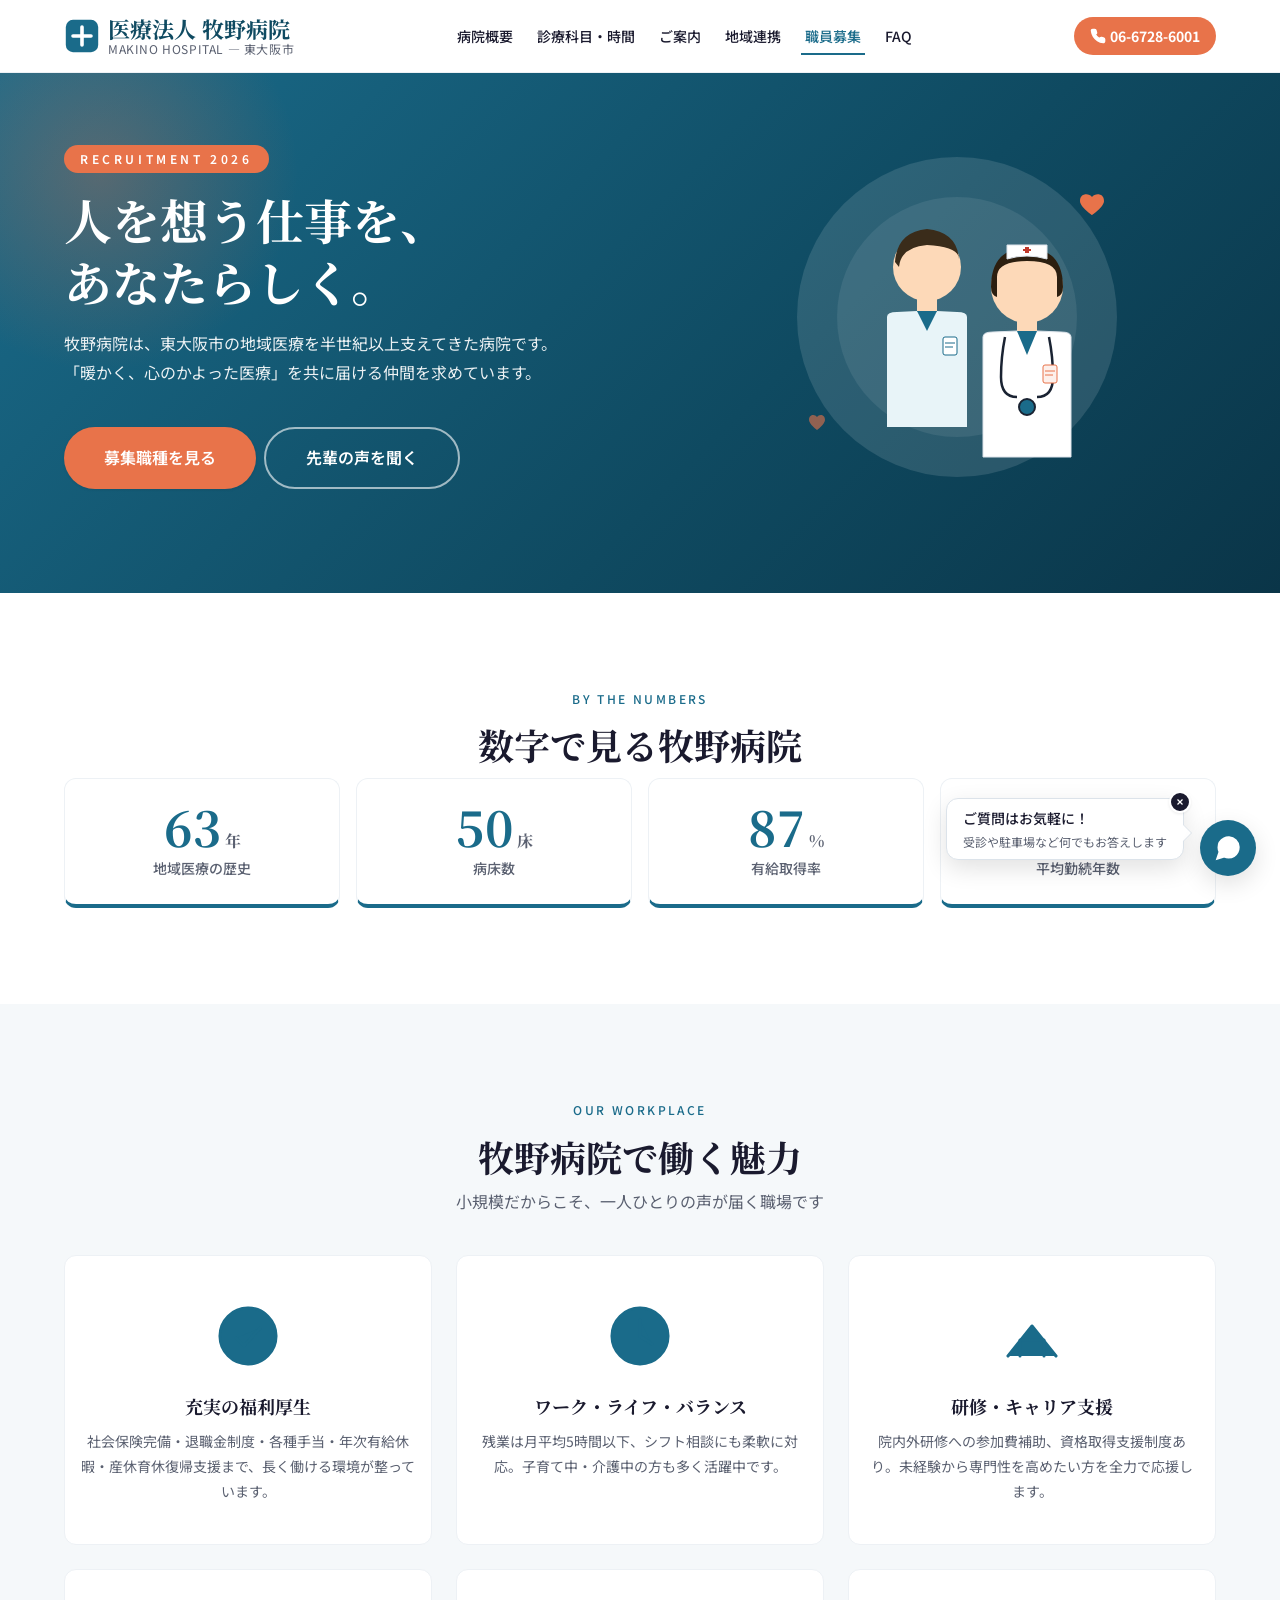
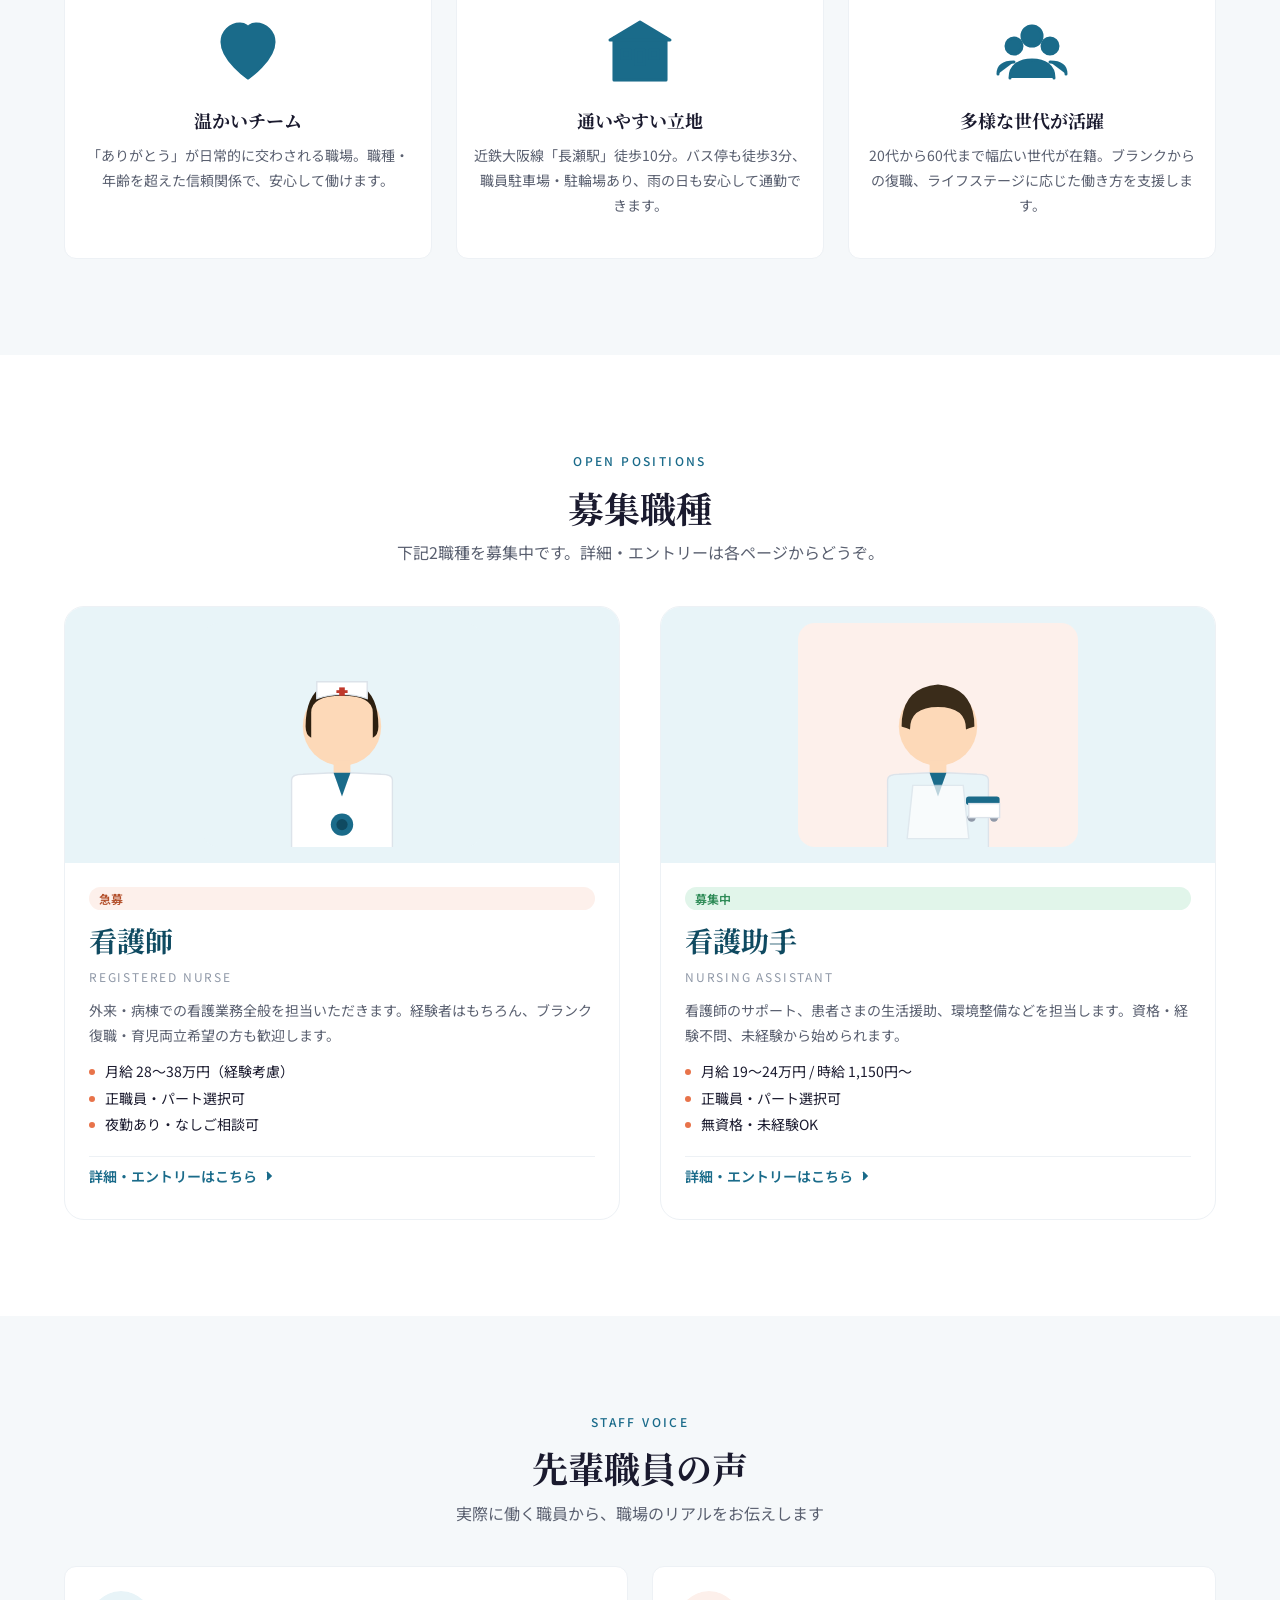
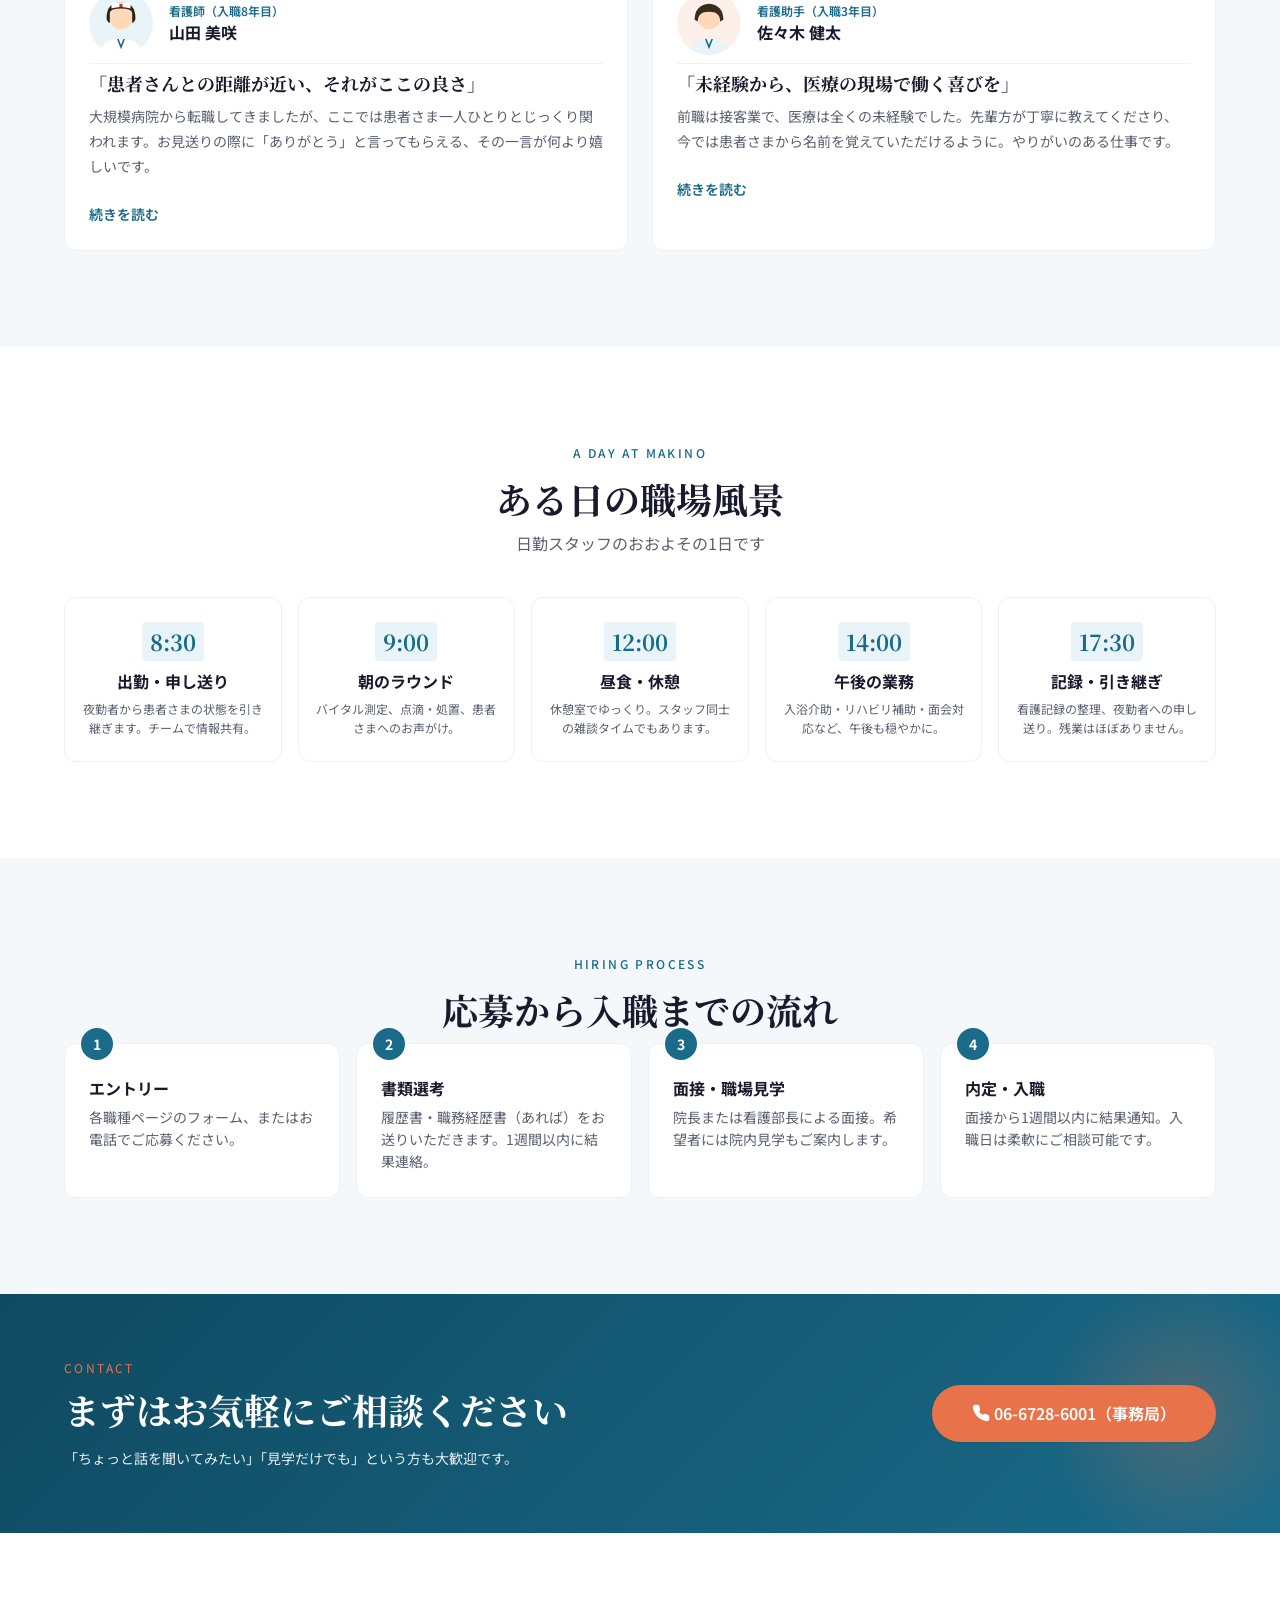
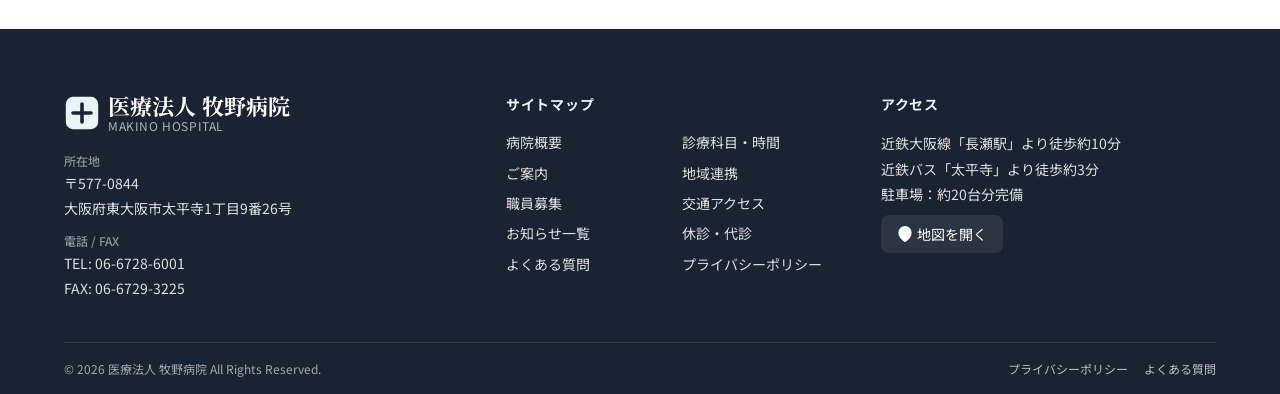
==== commit 1cf65fa7: "採用ページを刷新（看護師・看護助手の2職種＋下層詳細ページ） ## recruit.html を採用TOPページへ刷新 - 採用ヒーロー（イラスト・キャッチコピー・CTA） - 数字で見る職場（勤続年" ====
--- a/recruit.html
+++ b/recruit.html
@@ -3,8 +3,8 @@
 <head>
 <meta charset="UTF-8">
 <meta name="viewport" content="width=device-width, initial-scale=1.0">
-<title>職員募集 | 牧野病院 東大阪市</title>
-<meta name="description" content="牧野病院では看護師・医療事務・介護スタッフを募集しています。地域医療を支える仲間を求めています。">
+<title>採用情報 | 牧野病院 東大阪市 — 看護師・看護助手募集</title>
+<meta name="description" content="牧野病院では看護師・看護助手を募集しています。地域に根ざした医療を共に支える仲間を求めています。働きやすい環境・充実の福利厚生。">
 <link rel="preconnect" href="https://fonts.googleapis.com">
 <link rel="preconnect" href="https://fonts.gstatic.com" crossorigin>
 <link href="https://fonts.googleapis.com/css2?family=Noto+Sans+JP:wght@400;500;600;700&family=Noto+Serif+JP:wght@500;700&display=swap" rel="stylesheet">
@@ -12,6 +12,7 @@
 <link rel="stylesheet" href="css/variables.css">
 <link rel="stylesheet" href="css/global.css">
 <link rel="stylesheet" href="css/components.css">
+<link rel="stylesheet" href="css/recruit.css">
 </head>
 <body>
 <a href="#main" class="skip-link">メインコンテンツへスキップ</a>
@@ -54,151 +55,384 @@
   </ul>
 </nav>
 
-<div class="page-header">
-  <div class="container page-header__inner">
-    <p class="page-header__sub">Recruit</p>
-    <h1 class="page-header__title">職員募集</h1>
-  </div>
-</div>
-
-<nav class="breadcrumb" aria-label="パンくずリスト">
-  <ol class="container breadcrumb__list">
-    <li class="breadcrumb__item"><a href="index.html" class="breadcrumb__link">ホーム</a></li>
-    <li class="breadcrumb__item breadcrumb__current">職員募集</li>
-  </ol>
-</nav>
-
 <main id="main">
+
+  <!-- 採用ヒーロー -->
+  <section class="recruit-hero">
+    <div class="container recruit-hero__inner">
+      <div class="recruit-hero__copy">
+        <span class="recruit-hero__eyebrow">RECRUITMENT 2026</span>
+        <h1 class="recruit-hero__title">人を想う仕事を、<br>あなたらしく。</h1>
+        <p class="recruit-hero__lead">牧野病院は、東大阪市の地域医療を半世紀以上支えてきた病院です。<br>「暖かく、心のかよった医療」を共に届ける仲間を求めています。</p>
+        <div class="recruit-hero__cta">
+          <a href="#jobs" class="btn btn--accent btn--lg">募集職種を見る</a>
+          <a href="#voice" class="btn btn--outline-light btn--lg">先輩の声を聞く</a>
+        </div>
+      </div>
+      <div class="recruit-hero__visual" aria-hidden="true">
+        <svg viewBox="0 0 420 360" xmlns="http://www.w3.org/2000/svg" role="img" aria-label="看護師と看護助手のイラスト">
+          <!-- 背景円 -->
+          <circle cx="210" cy="180" r="160" fill="#ffffff" opacity="0.12"/>
+          <circle cx="210" cy="180" r="120" fill="#ffffff" opacity="0.08"/>
+
+          <!-- 後ろの人物（看護助手・男性風） -->
+          <g transform="translate(120 60)">
+            <!-- 頭 -->
+            <circle cx="60" cy="70" r="34" fill="#fdd9b8"/>
+            <!-- 髪 -->
+            <path d="M28 65 Q30 35 60 32 Q90 35 92 62 Q92 50 60 48 Q34 50 32 70 Z" fill="#3a2c1a"/>
+            <!-- 首 -->
+            <rect x="50" y="100" width="20" height="14" fill="#fdd9b8"/>
+            <!-- 服（ユニフォーム） -->
+            <path d="M20 120 Q20 115 30 115 L50 114 L60 124 L70 114 L90 115 Q100 115 100 120 L100 230 L20 230 Z" fill="#e8f4f8"/>
+            <!-- Vネック -->
+            <path d="M50 114 L60 134 L70 114 Z" fill="#1a6b8a"/>
+            <!-- 名札 -->
+            <rect x="76" y="140" width="14" height="18" rx="2" fill="#ffffff" stroke="#1a6b8a" stroke-width="1"/>
+            <line x1="78" y1="146" x2="88" y2="146" stroke="#1a6b8a" stroke-width="1"/>
+            <line x1="78" y1="150" x2="86" y2="150" stroke="#1a6b8a" stroke-width="1"/>
+          </g>
+
+          <!-- 前の人物（看護師・女性風） -->
+          <g transform="translate(220 80)">
+            <!-- 頭 -->
+            <circle cx="60" cy="70" r="36" fill="#fdd9b8"/>
+            <!-- 髪 -->
+            <path d="M24 70 Q24 32 60 30 Q96 32 96 70 Q96 78 90 80 L90 60 Q90 44 60 44 Q30 44 30 60 L30 80 Q24 78 24 70 Z" fill="#2c1f10"/>
+            <!-- ナースキャップ -->
+            <path d="M40 28 L80 28 L80 42 Q60 36 40 42 Z" fill="#ffffff" stroke="#dce3ea" stroke-width="1"/>
+            <rect x="56" y="32" width="8" height="2" fill="#c0392b"/>
+            <rect x="58" y="30" width="4" height="6" fill="#c0392b"/>
+            <!-- 首 -->
+            <rect x="50" y="100" width="20" height="14" fill="#fdd9b8"/>
+            <!-- 服 -->
+            <path d="M16 120 Q16 115 26 115 L50 114 L60 128 L70 114 L94 115 Q104 115 104 120 L104 240 L16 240 Z" fill="#ffffff" stroke="#dce3ea" stroke-width="1"/>
+            <!-- 襟 -->
+            <path d="M50 114 L60 138 L70 114 Z" fill="#1a6b8a"/>
+            <!-- 聴診器 -->
+            <path d="M38 120 Q34 140 34 160 Q34 180 50 180" fill="none" stroke="#1a2332" stroke-width="2.5"/>
+            <path d="M82 120 Q86 140 86 160 Q86 180 70 180" fill="none" stroke="#1a2332" stroke-width="2.5"/>
+            <circle cx="60" cy="190" r="8" fill="#1a6b8a" stroke="#1a2332" stroke-width="2"/>
+            <!-- 名札 -->
+            <rect x="76" y="148" width="14" height="18" rx="2" fill="#fdf0eb" stroke="#e8734a" stroke-width="1"/>
+            <line x1="78" y1="154" x2="88" y2="154" stroke="#e8734a" stroke-width="1"/>
+            <line x1="78" y1="158" x2="86" y2="158" stroke="#e8734a" stroke-width="1"/>
+          </g>
+
+          <!-- ハート -->
+          <path d="M345 60 C342 56 333 56 333 64 C333 70 345 78 345 78 C345 78 357 70 357 64 C357 56 348 56 345 60 Z" fill="#e8734a"/>
+          <path d="M70 280 C68 277 62 277 62 283 C62 287 70 293 70 293 C70 293 78 287 78 283 C78 277 72 277 70 280 Z" fill="#e8734a" opacity="0.6"/>
+        </svg>
+      </div>
+    </div>
+  </section>
+
+  <!-- 数字で見る職場 -->
   <section class="section">
-    <div class="container container--narrow">
-
-      <div class="content-block">
-        <h2 class="content-block__title">共に地域医療を支えませんか</h2>
-        <p>牧野病院は、東大阪市の地域医療を支える総合病院として、長年にわたり地域の皆さまに寄り添う医療を提供してまいりました。患者さま一人ひとりを大切にする想いを共有し、共に成長していける仲間を求めています。</p>
-      </div>
-
-      <div class="content-block">
-        <h2 class="content-block__title">募集職種</h2>
-        <div class="recruit-grid">
-          <div class="recruit-card">
-            <div class="recruit-card__head">
-              <h3 class="recruit-card__job">看護師</h3>
-              <span class="badge badge--primary">急募</span>
+    <div class="container">
+      <h2 class="section-title"><span class="section-title__sub">By the Numbers</span>数字で見る牧野病院</h2>
+      <div class="stat-grid">
+        <div class="stat-card">
+          <span class="stat-card__num">63<small>年</small></span>
+          <span class="stat-card__label">地域医療の歴史</span>
+        </div>
+        <div class="stat-card">
+          <span class="stat-card__num">50<small>床</small></span>
+          <span class="stat-card__label">病床数</span>
+        </div>
+        <div class="stat-card">
+          <span class="stat-card__num">87<small>%</small></span>
+          <span class="stat-card__label">有給取得率</span>
+        </div>
+        <div class="stat-card">
+          <span class="stat-card__num">12<small>年</small></span>
+          <span class="stat-card__label">平均勤続年数</span>
+        </div>
+      </div>
+    </div>
+  </section>
+
+  <!-- 職場の魅力 -->
+  <section class="section section--alt">
+    <div class="container">
+      <h2 class="section-title"><span class="section-title__sub">Our Workplace</span>牧野病院で働く魅力</h2>
+      <p class="section-subtitle">小規模だからこそ、一人ひとりの声が届く職場です</p>
+      <div class="features-grid">
+        <div class="feature-card">
+          <svg class="feature-card__icon" viewBox="0 0 80 80" fill="none" stroke="currentColor" stroke-width="3" stroke-linecap="round" stroke-linejoin="round" aria-hidden="true">
+            <circle cx="40" cy="40" r="28" fill="currentColor" opacity="0.12"/>
+            <circle cx="40" cy="40" r="28"/>
+            <path d="M28 42 L36 50 L52 32"/>
+          </svg>
+          <h3 class="feature-card__title">充実の福利厚生</h3>
+          <p class="feature-card__body">社会保険完備・退職金制度・各種手当・年次有給休暇・産休育休復帰支援まで、長く働ける環境が整っています。</p>
+        </div>
+        <div class="feature-card">
+          <svg class="feature-card__icon" viewBox="0 0 80 80" fill="none" stroke="currentColor" stroke-width="3" stroke-linecap="round" aria-hidden="true">
+            <circle cx="40" cy="40" r="28" fill="currentColor" opacity="0.12"/>
+            <circle cx="40" cy="40" r="28"/>
+            <path d="M40 24 L40 40 L52 48"/>
+          </svg>
+          <h3 class="feature-card__title">ワーク・ライフ・バランス</h3>
+          <p class="feature-card__body">残業は月平均5時間以下、シフト相談にも柔軟に対応。子育て中・介護中の方も多く活躍中です。</p>
+        </div>
+        <div class="feature-card">
+          <svg class="feature-card__icon" viewBox="0 0 80 80" fill="none" stroke="currentColor" stroke-width="3" stroke-linecap="round" stroke-linejoin="round" aria-hidden="true">
+            <path d="M16 60 L40 30 L64 60" fill="currentColor" opacity="0.12"/>
+            <path d="M16 60 L40 30 L64 60"/>
+            <path d="M28 60 L28 44 L52 44 L52 60"/>
+          </svg>
+          <h3 class="feature-card__title">研修・キャリア支援</h3>
+          <p class="feature-card__body">院内外研修への参加費補助、資格取得支援制度あり。未経験から専門性を高めたい方を全力で応援します。</p>
+        </div>
+        <div class="feature-card">
+          <svg class="feature-card__icon" viewBox="0 0 80 80" fill="none" stroke="currentColor" stroke-width="3" stroke-linecap="round" stroke-linejoin="round" aria-hidden="true">
+            <path d="M40 68 C40 68 14 50 14 32 C14 22 22 14 32 14 C38 14 40 18 40 18 C40 18 42 14 48 14 C58 14 66 22 66 32 C66 50 40 68 40 68 Z" fill="currentColor" opacity="0.12"/>
+            <path d="M40 68 C40 68 14 50 14 32 C14 22 22 14 32 14 C38 14 40 18 40 18 C40 18 42 14 48 14 C58 14 66 22 66 32 C66 50 40 68 40 68 Z"/>
+          </svg>
+          <h3 class="feature-card__title">温かいチーム</h3>
+          <p class="feature-card__body">「ありがとう」が日常的に交わされる職場。職種・年齢を超えた信頼関係で、安心して働けます。</p>
+        </div>
+        <div class="feature-card">
+          <svg class="feature-card__icon" viewBox="0 0 80 80" fill="none" stroke="currentColor" stroke-width="3" stroke-linecap="round" stroke-linejoin="round" aria-hidden="true">
+            <rect x="14" y="28" width="52" height="42" fill="currentColor" opacity="0.12"/>
+            <rect x="14" y="28" width="52" height="42"/>
+            <polygon points="10,30 40,12 70,30"/>
+            <rect x="36" y="40" width="8" height="14"/>
+            <rect x="22" y="40" width="8" height="8"/>
+            <rect x="50" y="40" width="8" height="8"/>
+          </svg>
+          <h3 class="feature-card__title">通いやすい立地</h3>
+          <p class="feature-card__body">近鉄大阪線「長瀬駅」徒歩10分。バス停も徒歩3分、職員駐車場・駐輪場あり、雨の日も安心して通勤できます。</p>
+        </div>
+        <div class="feature-card">
+          <svg class="feature-card__icon" viewBox="0 0 80 80" fill="none" stroke="currentColor" stroke-width="3" stroke-linecap="round" stroke-linejoin="round" aria-hidden="true">
+            <circle cx="40" cy="26" r="10" fill="currentColor" opacity="0.12"/>
+            <circle cx="40" cy="26" r="10"/>
+            <circle cx="22" cy="36" r="8"/>
+            <circle cx="58" cy="36" r="8"/>
+            <path d="M18 68 C18 56 27 50 40 50 C53 50 62 56 62 68"/>
+            <path d="M6 64 C6 56 12 52 22 52"/>
+            <path d="M74 64 C74 56 68 52 58 52"/>
+          </svg>
+          <h3 class="feature-card__title">多様な世代が活躍</h3>
+          <p class="feature-card__body">20代から60代まで幅広い世代が在籍。ブランクからの復職、ライフステージに応じた働き方を支援します。</p>
+        </div>
+      </div>
+    </div>
+  </section>
+
+  <!-- 募集職種 -->
+  <section class="section" id="jobs">
+    <div class="container">
+      <h2 class="section-title"><span class="section-title__sub">Open Positions</span>募集職種</h2>
+      <p class="section-subtitle">下記2職種を募集中です。詳細・エントリーは各ページからどうぞ。</p>
+
+      <div class="job-cards">
+        <a href="recruit-nurse.html" class="job-card">
+          <div class="job-card__visual" aria-hidden="true">
+            <svg viewBox="0 0 200 160" xmlns="http://www.w3.org/2000/svg">
+              <rect width="200" height="160" fill="#e8f4f8" rx="12"/>
+              <!-- 看護師 -->
+              <g transform="translate(60 24)">
+                <circle cx="40" cy="50" r="28" fill="#fdd9b8"/>
+                <path d="M14 50 Q14 18 40 18 Q66 18 66 50 Q66 56 62 58 L62 40 Q62 28 40 28 Q18 28 18 40 L18 58 Q14 56 14 50 Z" fill="#2c1f10"/>
+                <path d="M22 18 L58 18 L58 30 Q40 24 22 30 Z" fill="#ffffff" stroke="#dce3ea"/>
+                <rect x="38" y="22" width="4" height="6" fill="#c0392b"/>
+                <rect x="36" y="24" width="8" height="2" fill="#c0392b"/>
+                <rect x="34" y="74" width="12" height="10" fill="#fdd9b8"/>
+                <path d="M4 88 Q4 84 12 84 L34 83 L40 95 L46 83 L68 84 Q76 84 76 88 L76 140 L4 140 Z" fill="#ffffff" stroke="#dce3ea"/>
+                <path d="M34 83 L40 100 L46 83 Z" fill="#1a6b8a"/>
+                <circle cx="40" cy="120" r="8" fill="#1a6b8a"/>
+                <circle cx="40" cy="120" r="4" fill="#0f4a61"/>
+              </g>
+            </svg>
+          </div>
+          <div class="job-card__body">
+            <span class="badge badge--accent" style="background:#fdf0eb;color:#b34f2a">急募</span>
+            <h3 class="job-card__title">看護師</h3>
+            <p class="job-card__sub">Registered Nurse</p>
+            <p class="job-card__lead">外来・病棟での看護業務全般を担当いただきます。経験者はもちろん、ブランク復職・育児両立希望の方も歓迎します。</p>
+            <ul class="job-card__points">
+              <li>月給 28〜38万円（経験考慮）</li>
+              <li>正職員・パート選択可</li>
+              <li>夜勤あり・なしご相談可</li>
+            </ul>
+            <span class="job-card__cta">詳細・エントリーはこちら
+              <svg width="16" height="16" viewBox="0 0 24 24" fill="none" stroke="currentColor" stroke-width="2.5" aria-hidden="true"><polyline points="9 18 15 12 9 6"/></svg>
+            </span>
+          </div>
+        </a>
+
+        <a href="recruit-assistant.html" class="job-card">
+          <div class="job-card__visual" aria-hidden="true">
+            <svg viewBox="0 0 200 160" xmlns="http://www.w3.org/2000/svg">
+              <rect width="200" height="160" fill="#fdf0eb" rx="12"/>
+              <!-- 看護助手 -->
+              <g transform="translate(60 24)">
+                <circle cx="40" cy="50" r="28" fill="#fdd9b8"/>
+                <path d="M14 50 Q14 22 40 20 Q66 22 66 50 Q66 50 60 52 Q60 36 40 36 Q20 36 20 52 Q14 50 14 50 Z" fill="#3a2c1a"/>
+                <rect x="34" y="74" width="12" height="10" fill="#fdd9b8"/>
+                <path d="M4 88 Q4 84 12 84 L34 83 L40 95 L46 83 L68 84 Q76 84 76 88 L76 140 L4 140 Z" fill="#e8f4f8" stroke="#dce3ea"/>
+                <path d="M34 83 L40 100 L46 83 Z" fill="#1a6b8a"/>
+                <!-- エプロン -->
+                <path d="M22 92 L58 92 L62 130 L18 130 Z" fill="#ffffff" opacity="0.7" stroke="#dce3ea"/>
+                <!-- カート手のひら -->
+                <rect x="60" y="100" width="24" height="6" rx="2" fill="#1a6b8a"/>
+                <circle cx="64" cy="115" r="3" fill="#9099a8"/>
+                <circle cx="80" cy="115" r="3" fill="#9099a8"/>
+                <rect x="62" y="105" width="22" height="10" fill="#ffffff" stroke="#dce3ea"/>
+              </g>
+            </svg>
+          </div>
+          <div class="job-card__body">
+            <span class="badge badge--success">募集中</span>
+            <h3 class="job-card__title">看護助手</h3>
+            <p class="job-card__sub">Nursing Assistant</p>
+            <p class="job-card__lead">看護師のサポート、患者さまの生活援助、環境整備などを担当します。資格・経験不問、未経験から始められます。</p>
+            <ul class="job-card__points">
+              <li>月給 19〜24万円 / 時給 1,150円〜</li>
+              <li>正職員・パート選択可</li>
+              <li>無資格・未経験OK</li>
+            </ul>
+            <span class="job-card__cta">詳細・エントリーはこちら
+              <svg width="16" height="16" viewBox="0 0 24 24" fill="none" stroke="currentColor" stroke-width="2.5" aria-hidden="true"><polyline points="9 18 15 12 9 6"/></svg>
+            </span>
+          </div>
+        </a>
+      </div>
+    </div>
+  </section>
+
+  <!-- 先輩の声プレビュー -->
+  <section class="section section--alt" id="voice">
+    <div class="container">
+      <h2 class="section-title"><span class="section-title__sub">Staff Voice</span>先輩職員の声</h2>
+      <p class="section-subtitle">実際に働く職員から、職場のリアルをお伝えします</p>
+
+      <div class="voice-grid">
+        <article class="voice-card">
+          <div class="voice-card__head">
+            <div class="voice-card__avatar" aria-hidden="true">
+              <svg viewBox="0 0 80 80">
+                <rect width="80" height="80" fill="#e8f4f8" rx="40"/>
+                <circle cx="40" cy="34" r="14" fill="#fdd9b8"/>
+                <path d="M22 34 Q22 14 40 14 Q58 14 58 34 Q58 38 54 40 L54 28 Q54 22 40 22 Q26 22 26 28 L26 40 Q22 38 22 34 Z" fill="#2c1f10"/>
+                <path d="M28 14 L52 14 L52 22 Q40 18 28 22 Z" fill="#ffffff"/>
+                <rect x="38" y="16" width="4" height="4" fill="#c0392b"/>
+                <path d="M14 80 Q14 60 40 60 Q66 60 66 80 Z" fill="#ffffff"/>
+                <path d="M36 60 L40 70 L44 60" stroke="#1a6b8a" stroke-width="2" fill="none"/>
+              </svg>
             </div>
-            <dl class="recruit-card__row"><dt>雇用形態</dt><dd>正職員 / パート</dd></dl>
-            <dl class="recruit-card__row"><dt>給与目安</dt><dd>正職員：月給 28〜38万円<br>パート：時給 1,800円〜</dd></dl>
-            <dl class="recruit-card__row"><dt>仕事内容</dt><dd>外来・病棟業務、入院患者の看護、点滴・採血等の処置</dd></dl>
-            <dl class="recruit-card__row"><dt>勤務時間</dt><dd>日勤 8:30-17:30 / 夜勤あり（応相談）</dd></dl>
-            <dl class="recruit-card__row"><dt>必要資格</dt><dd>看護師免許</dd></dl>
-          </div>
-          <div class="recruit-card">
-            <div class="recruit-card__head">
-              <h3 class="recruit-card__job">医療事務</h3>
-              <span class="badge badge--success">募集中</span>
+            <div>
+              <p class="voice-card__role">看護師（入職8年目）</p>
+              <p class="voice-card__name">山田 美咲</p>
             </div>
-            <dl class="recruit-card__row"><dt>雇用形態</dt><dd>正職員 / パート</dd></dl>
-            <dl class="recruit-card__row"><dt>給与目安</dt><dd>正職員：月給 19〜25万円<br>パート：時給 1,200円〜</dd></dl>
-            <dl class="recruit-card__row"><dt>仕事内容</dt><dd>受付業務、会計、レセプト業務、電話対応</dd></dl>
-            <dl class="recruit-card__row"><dt>勤務時間</dt><dd>8:30-17:30（土日祝休み）</dd></dl>
-            <dl class="recruit-card__row"><dt>必要資格</dt><dd>未経験可（医療事務有資格者歓迎）</dd></dl>
-          </div>
-          <div class="recruit-card">
-            <div class="recruit-card__head">
-              <h3 class="recruit-card__job">介護スタッフ</h3>
-              <span class="badge badge--success">募集中</span>
+          </div>
+          <h3 class="voice-card__title">「患者さんとの距離が近い、それがここの良さ」</h3>
+          <p class="voice-card__body">大規模病院から転職してきましたが、ここでは患者さま一人ひとりとじっくり関われます。お見送りの際に「ありがとう」と言ってもらえる、その一言が何より嬉しいです。</p>
+          <a href="recruit-nurse.html#voice" class="card__link">続きを読む</a>
+        </article>
+
+        <article class="voice-card">
+          <div class="voice-card__head">
+            <div class="voice-card__avatar" aria-hidden="true">
+              <svg viewBox="0 0 80 80">
+                <rect width="80" height="80" fill="#fdf0eb" rx="40"/>
+                <circle cx="40" cy="34" r="14" fill="#fdd9b8"/>
+                <path d="M22 36 Q22 18 40 16 Q58 18 58 36 Q58 36 54 38 Q54 26 40 26 Q26 26 26 38 Q22 36 22 36 Z" fill="#3a2c1a"/>
+                <path d="M14 80 Q14 60 40 60 Q66 60 66 80 Z" fill="#e8f4f8"/>
+                <path d="M36 60 L40 70 L44 60" stroke="#1a6b8a" stroke-width="2" fill="none"/>
+              </svg>
             </div>
-            <dl class="recruit-card__row"><dt>雇用形態</dt><dd>正職員 / パート</dd></dl>
-            <dl class="recruit-card__row"><dt>給与目安</dt><dd>正職員：月給 21〜28万円<br>パート：時給 1,300円〜</dd></dl>
-            <dl class="recruit-card__row"><dt>仕事内容</dt><dd>入院患者の介護業務、食事・入浴・排泄介助</dd></dl>
-            <dl class="recruit-card__row"><dt>勤務時間</dt><dd>シフト制（夜勤あり）</dd></dl>
-            <dl class="recruit-card__row"><dt>必要資格</dt><dd>介護福祉士 または 初任者研修以上</dd></dl>
-          </div>
-          <div class="recruit-card">
-            <div class="recruit-card__head">
-              <h3 class="recruit-card__job">理学療法士</h3>
-              <span class="badge badge--info">若干名</span>
+            <div>
+              <p class="voice-card__role">看護助手（入職3年目）</p>
+              <p class="voice-card__name">佐々木 健太</p>
             </div>
-            <dl class="recruit-card__row"><dt>雇用形態</dt><dd>正職員</dd></dl>
-            <dl class="recruit-card__row"><dt>給与目安</dt><dd>月給 25〜33万円</dd></dl>
-            <dl class="recruit-card__row"><dt>仕事内容</dt><dd>入院・外来患者へのリハビリテーション業務</dd></dl>
-            <dl class="recruit-card__row"><dt>勤務時間</dt><dd>8:30-17:30（土日祝休み）</dd></dl>
-            <dl class="recruit-card__row"><dt>必要資格</dt><dd>理学療法士免許</dd></dl>
-          </div>
-        </div>
-      </div>
-
-      <div class="content-block">
-        <h2 class="content-block__title">牧野病院で働く魅力</h2>
-        <div class="features-grid">
-          <div class="feature-card">
-            <svg class="feature-card__icon" viewBox="0 0 80 80" fill="none" stroke="currentColor" stroke-width="3" aria-hidden="true">
-              <circle cx="40" cy="40" r="28" fill="currentColor" opacity="0.12"/>
-              <circle cx="40" cy="40" r="28"/>
-              <path d="M28 42 L36 50 L52 32"/>
-            </svg>
-            <h3 class="feature-card__title">充実の福利厚生</h3>
-            <p class="feature-card__body">社会保険完備、退職金制度、各種手当（夜勤・住宅・通勤）、年次有給休暇、産休育休復帰支援</p>
-          </div>
-          <div class="feature-card">
-            <svg class="feature-card__icon" viewBox="0 0 80 80" fill="none" stroke="currentColor" stroke-width="3" aria-hidden="true">
-              <circle cx="40" cy="40" r="28" fill="currentColor" opacity="0.12"/>
-              <circle cx="40" cy="40" r="28"/>
-              <path d="M40 24 L40 40 L52 48"/>
-            </svg>
-            <h3 class="feature-card__title">働きやすい環境</h3>
-            <p class="feature-card__body">残業少なめ、有給取得率高め、シフトのご相談に柔軟に対応。子育て中の方も多く活躍中です。</p>
-          </div>
-          <div class="feature-card">
-            <svg class="feature-card__icon" viewBox="0 0 80 80" fill="none" stroke="currentColor" stroke-width="3" aria-hidden="true">
-              <path d="M16 60 L40 30 L64 60" fill="currentColor" opacity="0.12"/>
-              <path d="M16 60 L40 30 L64 60"/>
-              <path d="M28 60 L28 44 L52 44 L52 60"/>
-            </svg>
-            <h3 class="feature-card__title">研修・キャリア</h3>
-            <p class="feature-card__body">院内外研修への参加支援、資格取得手当、認定看護師等のキャリア形成をサポートします。</p>
-          </div>
-        </div>
-      </div>
-
-      <div class="content-block">
-        <h2 class="content-block__title">応募フォーム</h2>
-        <p>下記フォームよりお気軽にお問い合わせください。書類選考の上、面接日程をご連絡いたします。</p>
-
-        <form class="form" data-mock-form>
-          <div class="form__row">
-            <label class="form__label" for="recruit-name">氏名 <span class="form__required">必須</span></label>
-            <input class="form__input" type="text" id="recruit-name" name="name" required>
-          </div>
-          <div class="form__row">
-            <label class="form__label" for="recruit-tel">電話番号 <span class="form__required">必須</span></label>
-            <input class="form__input" type="tel" id="recruit-tel" name="tel" required>
-          </div>
-          <div class="form__row">
-            <label class="form__label" for="recruit-email">メールアドレス <span class="form__required">必須</span></label>
-            <input class="form__input" type="email" id="recruit-email" name="email" required>
-          </div>
-          <div class="form__row">
-            <label class="form__label" for="recruit-job">希望職種 <span class="form__required">必須</span></label>
-            <select class="form__select" id="recruit-job" name="job" required>
-              <option value="">選択してください</option>
-              <option>看護師</option>
-              <option>医療事務</option>
-              <option>介護スタッフ</option>
-              <option>理学療法士</option>
-              <option>その他</option>
-            </select>
-          </div>
-          <div class="form__row">
-            <label class="form__label" for="recruit-message">メッセージ・ご質問</label>
-            <textarea class="form__textarea" id="recruit-message" name="message"></textarea>
-          </div>
-          <p class="form__hint">※ デモのため実際の送信は行われません。お急ぎの場合はお電話（06-6728-6001 事務局）にてお問い合わせください。</p>
-          <button type="submit" class="btn btn--primary btn--lg">応募する</button>
-        </form>
-      </div>
-
-    </div>
-  </section>
+          </div>
+          <h3 class="voice-card__title">「未経験から、医療の現場で働く喜びを」</h3>
+          <p class="voice-card__body">前職は接客業で、医療は全くの未経験でした。先輩方が丁寧に教えてくださり、今では患者さまから名前を覚えていただけるように。やりがいのある仕事です。</p>
+          <a href="recruit-assistant.html#voice" class="card__link">続きを読む</a>
+        </article>
+      </div>
+    </div>
+  </section>
+
+  <!-- 一日の流れプレビュー -->
+  <section class="section">
+    <div class="container">
+      <h2 class="section-title"><span class="section-title__sub">A Day at Makino</span>ある日の職場風景</h2>
+      <p class="section-subtitle">日勤スタッフのおおよその1日です</p>
+      <div class="day-flow">
+        <div class="day-flow__item">
+          <span class="day-flow__time">8:30</span>
+          <h3 class="day-flow__title">出勤・申し送り</h3>
+          <p class="day-flow__body">夜勤者から患者さまの状態を引き継ぎます。チームで情報共有。</p>
+        </div>
+        <div class="day-flow__item">
+          <span class="day-flow__time">9:00</span>
+          <h3 class="day-flow__title">朝のラウンド</h3>
+          <p class="day-flow__body">バイタル測定、点滴・処置、患者さまへのお声がけ。</p>
+        </div>
+        <div class="day-flow__item">
+          <span class="day-flow__time">12:00</span>
+          <h3 class="day-flow__title">昼食・休憩</h3>
+          <p class="day-flow__body">休憩室でゆっくり。スタッフ同士の雑談タイムでもあります。</p>
+        </div>
+        <div class="day-flow__item">
+          <span class="day-flow__time">14:00</span>
+          <h3 class="day-flow__title">午後の業務</h3>
+          <p class="day-flow__body">入浴介助・リハビリ補助・面会対応など、午後も穏やかに。</p>
+        </div>
+        <div class="day-flow__item">
+          <span class="day-flow__time">17:30</span>
+          <h3 class="day-flow__title">記録・引き継ぎ</h3>
+          <p class="day-flow__body">看護記録の整理、夜勤者への申し送り。残業はほぼありません。</p>
+        </div>
+      </div>
+    </div>
+  </section>
+
+  <!-- 採用までの流れ -->
+  <section class="section section--alt">
+    <div class="container">
+      <h2 class="section-title"><span class="section-title__sub">Hiring Process</span>応募から入職までの流れ</h2>
+      <div class="steps">
+        <div class="step-card">
+          <h4 class="step-card__title">エントリー</h4>
+          <p class="step-card__body">各職種ページのフォーム、またはお電話でご応募ください。</p>
+        </div>
+        <div class="step-card">
+          <h4 class="step-card__title">書類選考</h4>
+          <p class="step-card__body">履歴書・職務経歴書（あれば）をお送りいただきます。1週間以内に結果連絡。</p>
+        </div>
+        <div class="step-card">
+          <h4 class="step-card__title">面接・職場見学</h4>
+          <p class="step-card__body">院長または看護部長による面接。希望者には院内見学もご案内します。</p>
+        </div>
+        <div class="step-card">
+          <h4 class="step-card__title">内定・入職</h4>
+          <p class="step-card__body">面接から1週間以内に結果通知。入職日は柔軟にご相談可能です。</p>
+        </div>
+      </div>
+    </div>
+  </section>
+
+  <!-- お問い合わせCTA -->
+  <section class="recruit-banner">
+    <div class="container recruit-banner__inner">
+      <div>
+        <span class="recruit-banner__sub">CONTACT</span>
+        <h2 class="recruit-banner__title">まずはお気軽にご相談ください</h2>
+        <p class="recruit-banner__body">「ちょっと話を聞いてみたい」「見学だけでも」という方も大歓迎です。</p>
+      </div>
+      <a href="tel:0667286001" class="btn btn--accent btn--lg">
+        <svg class="btn__icon" viewBox="0 0 24 24" fill="none" stroke="currentColor" stroke-width="2" aria-hidden="true"><path d="M22 16.92v3a2 2 0 0 1-2.18 2 19.79 19.79 0 0 1-8.63-3.07 19.5 19.5 0 0 1-6-6 19.79 19.79 0 0 1-3.07-8.67A2 2 0 0 1 4.11 2h3a2 2 0 0 1 2 1.72 12.84 12.84 0 0 0 .7 2.81 2 2 0 0 1-.45 2.11L8.09 9.91a16 16 0 0 0 6 6l1.27-1.27a2 2 0 0 1 2.11-.45 12.84 12.84 0 0 0 2.81.7A2 2 0 0 1 22 16.92z"/></svg>
+        06-6728-6001（事務局）
+      </a>
+    </div>
+  </section>
+
 </main>
 
 <footer class="site-footer">
--- a/css/components.css
+++ b/css/components.css
@@ -1363,6 +1363,104 @@
   transition: transform var(--transition), background-color var(--transition);
 }
 
+.chatbot-toggle::after {
+  content: "";
+  position: absolute;
+  inset: -4px;
+  border-radius: 50%;
+  border: 2px solid var(--color-primary);
+  opacity: 0;
+  animation: chatbot-pulse 2.5s ease-out infinite;
+}
+
+.chatbot-toggle.is-open::after {
+  display: none;
+}
+
+@keyframes chatbot-pulse {
+  0% { transform: scale(1); opacity: 0.6; }
+  100% { transform: scale(1.4); opacity: 0; }
+}
+
+/* チャットボットの吹き出し（呼びかけ） */
+.chatbot-tip {
+  position: fixed;
+  bottom: calc(var(--space-lg) + 16px);
+  right: calc(var(--space-lg) + 72px);
+  max-width: 240px;
+  background: var(--color-bg-base);
+  color: var(--color-text-main);
+  border: 1px solid var(--color-border);
+  border-radius: var(--radius-lg);
+  padding: var(--space-sm) var(--space-md);
+  font-size: var(--text-sm);
+  line-height: var(--leading-normal);
+  box-shadow: var(--shadow-lg);
+  z-index: var(--z-chatbot);
+  opacity: 0;
+  transform: translateY(8px);
+  transition: opacity 0.4s ease, transform 0.4s ease;
+  pointer-events: none;
+}
+
+.chatbot-tip.is-visible {
+  opacity: 1;
+  transform: translateY(0);
+  pointer-events: auto;
+}
+
+.chatbot-tip::after {
+  content: "";
+  position: absolute;
+  right: -8px;
+  bottom: 18px;
+  border: 8px solid transparent;
+  border-left-color: var(--color-bg-base);
+  border-right: 0;
+  filter: drop-shadow(1px 0 0 var(--color-border));
+}
+
+.chatbot-tip__text {
+  display: block;
+  font-weight: 500;
+}
+
+.chatbot-tip__sub {
+  display: block;
+  font-size: var(--text-xs);
+  color: var(--color-text-sub);
+  margin-top: 2px;
+}
+
+.chatbot-tip__close {
+  position: absolute;
+  top: -8px;
+  right: -8px;
+  width: 22px;
+  height: 22px;
+  border-radius: 50%;
+  background: var(--color-text-main);
+  color: var(--color-text-inverse);
+  display: flex;
+  align-items: center;
+  justify-content: center;
+  border: 2px solid var(--color-bg-base);
+  box-shadow: var(--shadow-sm);
+}
+
+.chatbot-tip__close svg {
+  width: 10px;
+  height: 10px;
+}
+
+@media (max-width: 480px) {
+  .chatbot-tip {
+    max-width: 200px;
+    right: calc(var(--space-lg) + 64px);
+    font-size: var(--text-xs);
+  }
+}
+
 .chatbot-toggle:hover {
   background: var(--color-primary-dark);
   transform: scale(1.05);
--- a/css/recruit.css
+++ b/css/recruit.css
@@ -0,0 +1,678 @@
+/* ============================================
+   Recruit Pages — 採用ページ専用スタイル
+============================================ */
+
+/* ---------- 採用ヒーロー ---------- */
+.recruit-hero {
+  background: linear-gradient(135deg, var(--color-primary) 0%, var(--color-primary-dark) 60%, #0a3548 100%);
+  color: var(--color-text-inverse);
+  padding: var(--space-2xl) 0 var(--space-3xl);
+  position: relative;
+  overflow: hidden;
+}
+
+.recruit-hero::before {
+  content: "";
+  position: absolute;
+  top: -100px;
+  left: -100px;
+  width: 400px;
+  height: 400px;
+  border-radius: 50%;
+  background: radial-gradient(circle, rgba(232, 115, 74, 0.3) 0%, transparent 70%);
+  pointer-events: none;
+}
+
+.recruit-hero__inner {
+  position: relative;
+  z-index: 1;
+  display: grid;
+  gap: var(--space-xl);
+  grid-template-columns: 1fr;
+  align-items: center;
+}
+
+@media (min-width: 768px) {
+  .recruit-hero__inner {
+    grid-template-columns: 1.1fr 1fr;
+    gap: var(--space-2xl);
+  }
+}
+
+.recruit-hero__eyebrow {
+  display: inline-block;
+  font-size: var(--text-xs);
+  letter-spacing: 0.3em;
+  background: var(--color-accent);
+  color: var(--color-text-inverse);
+  padding: var(--space-xs) var(--space-md);
+  border-radius: var(--radius-full);
+  font-weight: 600;
+  margin-bottom: var(--space-md);
+}
+
+.recruit-hero__title {
+  font-family: var(--font-serif);
+  font-size: var(--text-3xl);
+  font-weight: 700;
+  line-height: var(--leading-tight);
+  margin-bottom: var(--space-md);
+}
+
+@media (min-width: 768px) {
+  .recruit-hero__title {
+    font-size: var(--text-4xl);
+  }
+}
+
+.recruit-hero__lead {
+  font-size: var(--text-base);
+  opacity: 0.92;
+  margin-bottom: var(--space-xl);
+  line-height: var(--leading-relaxed);
+}
+
+.recruit-hero__cta {
+  display: flex;
+  flex-wrap: wrap;
+  gap: var(--space-sm);
+}
+
+.recruit-hero__visual {
+  display: flex;
+  align-items: center;
+  justify-content: center;
+}
+
+.recruit-hero__visual svg {
+  width: 100%;
+  max-width: 420px;
+  height: auto;
+}
+
+/* ---------- 数字で見る ---------- */
+.stat-grid {
+  display: grid;
+  grid-template-columns: repeat(2, 1fr);
+  gap: var(--space-md);
+}
+
+@media (min-width: 768px) {
+  .stat-grid {
+    grid-template-columns: repeat(4, 1fr);
+  }
+}
+
+.stat-card {
+  background: var(--color-bg-base);
+  border: 1px solid var(--color-border-light);
+  border-radius: var(--radius-lg);
+  padding: var(--space-lg);
+  text-align: center;
+  border-bottom: 4px solid var(--color-primary);
+}
+
+.stat-card__num {
+  display: block;
+  font-family: var(--font-serif);
+  font-size: var(--text-4xl);
+  font-weight: 700;
+  color: var(--color-primary);
+  line-height: 1;
+  margin-bottom: var(--space-xs);
+}
+
+.stat-card__num small {
+  font-size: var(--text-base);
+  margin-left: 4px;
+  color: var(--color-text-sub);
+}
+
+.stat-card__label {
+  font-size: var(--text-sm);
+  color: var(--color-text-sub);
+  font-weight: 500;
+}
+
+/* ---------- 募集職種カード ---------- */
+.job-cards {
+  display: grid;
+  gap: var(--space-lg);
+  grid-template-columns: 1fr;
+}
+
+@media (min-width: 768px) {
+  .job-cards {
+    grid-template-columns: repeat(2, 1fr);
+    gap: var(--space-xl);
+  }
+}
+
+.job-card {
+  display: flex;
+  flex-direction: column;
+  background: var(--color-bg-base);
+  border: 1px solid var(--color-border-light);
+  border-radius: var(--radius-xl);
+  overflow: hidden;
+  transition: transform var(--transition), box-shadow var(--transition);
+  color: var(--color-text-main);
+}
+
+.job-card:hover {
+  transform: translateY(-6px);
+  box-shadow: var(--shadow-lg);
+}
+
+.job-card__visual {
+  background: var(--color-primary-light);
+  padding: var(--space-md);
+  display: flex;
+  align-items: center;
+  justify-content: center;
+}
+
+.job-card__visual svg {
+  width: 100%;
+  max-width: 280px;
+  height: auto;
+}
+
+.job-card__body {
+  padding: var(--space-lg);
+  display: flex;
+  flex-direction: column;
+  gap: var(--space-xs);
+}
+
+.job-card__title {
+  font-family: var(--font-serif);
+  font-size: var(--text-2xl);
+  font-weight: 700;
+  margin-top: var(--space-xs);
+  color: var(--color-primary-dark);
+}
+
+.job-card__sub {
+  font-size: var(--text-xs);
+  color: var(--color-text-muted);
+  letter-spacing: 0.15em;
+  text-transform: uppercase;
+}
+
+.job-card__lead {
+  font-size: var(--text-sm);
+  color: var(--color-text-sub);
+  margin: var(--space-sm) 0;
+  line-height: var(--leading-relaxed);
+}
+
+.job-card__points {
+  list-style: none;
+  padding: 0;
+  margin: 0 0 var(--space-md);
+  display: flex;
+  flex-direction: column;
+  gap: var(--space-xs);
+}
+
+.job-card__points li {
+  padding-left: var(--space-md);
+  position: relative;
+  font-size: var(--text-sm);
+  color: var(--color-text-main);
+}
+
+.job-card__points li::before {
+  content: "";
+  position: absolute;
+  left: 0;
+  top: 0.65em;
+  width: 6px;
+  height: 6px;
+  border-radius: 50%;
+  background: var(--color-accent);
+}
+
+.job-card__cta {
+  display: inline-flex;
+  align-items: center;
+  gap: var(--space-xs);
+  margin-top: auto;
+  padding: var(--space-sm) 0;
+  font-size: var(--text-sm);
+  font-weight: 600;
+  color: var(--color-primary);
+  border-top: 1px solid var(--color-border-light);
+  transition: gap var(--transition);
+}
+
+.job-card:hover .job-card__cta {
+  gap: var(--space-sm);
+}
+
+/* ---------- 先輩の声カード ---------- */
+.voice-grid {
+  display: grid;
+  gap: var(--space-md);
+  grid-template-columns: 1fr;
+}
+
+@media (min-width: 768px) {
+  .voice-grid {
+    grid-template-columns: repeat(2, 1fr);
+    gap: var(--space-lg);
+  }
+}
+
+.voice-card {
+  background: var(--color-bg-base);
+  border-radius: var(--radius-lg);
+  padding: var(--space-lg);
+  border: 1px solid var(--color-border-light);
+  display: flex;
+  flex-direction: column;
+  gap: var(--space-sm);
+  transition: transform var(--transition), box-shadow var(--transition);
+}
+
+.voice-card:hover {
+  transform: translateY(-2px);
+  box-shadow: var(--shadow-md);
+}
+
+.voice-card__head {
+  display: flex;
+  align-items: center;
+  gap: var(--space-md);
+  padding-bottom: var(--space-sm);
+  border-bottom: 1px solid var(--color-border-light);
+}
+
+.voice-card__avatar {
+  width: 64px;
+  height: 64px;
+  border-radius: 50%;
+  overflow: hidden;
+  flex-shrink: 0;
+}
+
+.voice-card__avatar svg {
+  width: 100%;
+  height: 100%;
+}
+
+.voice-card__role {
+  font-size: var(--text-xs);
+  color: var(--color-primary);
+  font-weight: 600;
+}
+
+.voice-card__name {
+  font-size: var(--text-base);
+  font-weight: 700;
+}
+
+.voice-card__title {
+  font-family: var(--font-serif);
+  font-size: var(--text-lg);
+  font-weight: 700;
+  color: var(--color-text-main);
+  line-height: var(--leading-tight);
+}
+
+.voice-card__body {
+  font-size: var(--text-sm);
+  color: var(--color-text-sub);
+  line-height: var(--leading-relaxed);
+}
+
+/* ---------- 1日の流れ ---------- */
+.day-flow {
+  display: grid;
+  gap: var(--space-md);
+  grid-template-columns: 1fr;
+}
+
+@media (min-width: 768px) {
+  .day-flow {
+    grid-template-columns: repeat(5, 1fr);
+  }
+}
+
+.day-flow__item {
+  background: var(--color-bg-base);
+  border: 1px solid var(--color-border-light);
+  border-radius: var(--radius-lg);
+  padding: var(--space-lg) var(--space-md);
+  text-align: center;
+  position: relative;
+}
+
+.day-flow__time {
+  display: inline-block;
+  font-family: var(--font-serif);
+  font-size: var(--text-xl);
+  font-weight: 700;
+  color: var(--color-primary);
+  background: var(--color-primary-light);
+  padding: 2px var(--space-sm);
+  border-radius: var(--radius-sm);
+  margin-bottom: var(--space-sm);
+}
+
+.day-flow__title {
+  font-size: var(--text-base);
+  font-weight: 700;
+  margin-bottom: var(--space-xs);
+}
+
+.day-flow__body {
+  font-size: var(--text-xs);
+  color: var(--color-text-sub);
+  line-height: var(--leading-normal);
+}
+
+/* ---------- 職種詳細ヘッダー ---------- */
+.job-hero {
+  background: linear-gradient(135deg, var(--color-primary-light) 0%, #ffffff 100%);
+  padding: var(--space-2xl) 0;
+}
+
+.job-hero__inner {
+  display: grid;
+  gap: var(--space-xl);
+  grid-template-columns: 1fr;
+  align-items: center;
+}
+
+@media (min-width: 768px) {
+  .job-hero__inner {
+    grid-template-columns: 1.1fr 1fr;
+  }
+}
+
+.job-hero__eyebrow {
+  display: inline-flex;
+  align-items: center;
+  gap: var(--space-xs);
+  color: var(--color-primary);
+  font-size: var(--text-xs);
+  letter-spacing: 0.2em;
+  font-weight: 600;
+  margin-bottom: var(--space-sm);
+}
+
+.job-hero__eyebrow::before {
+  content: "";
+  width: 24px;
+  height: 2px;
+  background: var(--color-primary);
+}
+
+.job-hero__title {
+  font-family: var(--font-serif);
+  font-size: var(--text-3xl);
+  font-weight: 700;
+  color: var(--color-primary-dark);
+  margin-bottom: var(--space-sm);
+}
+
+@media (min-width: 768px) {
+  .job-hero__title {
+    font-size: var(--text-4xl);
+  }
+}
+
+.job-hero__lead {
+  font-size: var(--text-base);
+  color: var(--color-text-sub);
+  margin-bottom: var(--space-md);
+  line-height: var(--leading-relaxed);
+}
+
+.job-hero__visual {
+  display: flex;
+  align-items: center;
+  justify-content: center;
+}
+
+.job-hero__visual svg {
+  width: 100%;
+  max-width: 360px;
+}
+
+/* ---------- 仕事内容ブロック ---------- */
+.task-list {
+  display: grid;
+  gap: var(--space-md);
+  grid-template-columns: 1fr;
+}
+
+@media (min-width: 768px) {
+  .task-list {
+    grid-template-columns: repeat(2, 1fr);
+  }
+}
+
+.task-item {
+  background: var(--color-bg-base);
+  border: 1px solid var(--color-border-light);
+  border-radius: var(--radius-lg);
+  padding: var(--space-md);
+  display: flex;
+  gap: var(--space-md);
+  align-items: flex-start;
+}
+
+.task-item__icon {
+  width: 44px;
+  height: 44px;
+  border-radius: var(--radius-md);
+  background: var(--color-primary-light);
+  color: var(--color-primary);
+  display: flex;
+  align-items: center;
+  justify-content: center;
+  flex-shrink: 0;
+}
+
+.task-item__icon svg {
+  width: 24px;
+  height: 24px;
+}
+
+.task-item__title {
+  font-size: var(--text-base);
+  font-weight: 700;
+  margin-bottom: var(--space-xs);
+}
+
+.task-item__body {
+  font-size: var(--text-sm);
+  color: var(--color-text-sub);
+  line-height: var(--leading-normal);
+}
+
+/* ---------- 詳細・先輩の声（大） ---------- */
+.voice-feature {
+  display: grid;
+  gap: var(--space-xl);
+  grid-template-columns: 1fr;
+  background: var(--color-bg-base);
+  padding: var(--space-xl);
+  border-radius: var(--radius-xl);
+  border: 1px solid var(--color-border-light);
+}
+
+@media (min-width: 768px) {
+  .voice-feature {
+    grid-template-columns: 1fr 2fr;
+    align-items: start;
+  }
+}
+
+.voice-feature + .voice-feature {
+  margin-top: var(--space-lg);
+}
+
+.voice-feature--reverse {
+  background: var(--color-primary-light);
+}
+
+@media (min-width: 768px) {
+  .voice-feature--reverse {
+    grid-template-columns: 2fr 1fr;
+  }
+  .voice-feature--reverse .voice-feature__profile {
+    order: 2;
+  }
+}
+
+.voice-feature__profile {
+  text-align: center;
+}
+
+.voice-feature__avatar {
+  width: 140px;
+  height: 140px;
+  border-radius: 50%;
+  overflow: hidden;
+  margin: 0 auto var(--space-sm);
+  background: var(--color-primary-light);
+}
+
+.voice-feature__avatar svg {
+  width: 100%;
+  height: 100%;
+}
+
+.voice-feature__role {
+  font-size: var(--text-xs);
+  color: var(--color-primary);
+  font-weight: 600;
+  letter-spacing: 0.1em;
+}
+
+.voice-feature__name {
+  font-size: var(--text-xl);
+  font-weight: 700;
+  margin: var(--space-xs) 0;
+}
+
+.voice-feature__meta {
+  font-size: var(--text-xs);
+  color: var(--color-text-sub);
+}
+
+.voice-feature__title {
+  font-family: var(--font-serif);
+  font-size: var(--text-xl);
+  font-weight: 700;
+  color: var(--color-primary-dark);
+  line-height: var(--leading-tight);
+  margin-bottom: var(--space-md);
+}
+
+@media (min-width: 768px) {
+  .voice-feature__title {
+    font-size: var(--text-2xl);
+  }
+}
+
+.voice-feature__qa {
+  margin-top: var(--space-md);
+  padding-top: var(--space-md);
+  border-top: 1px solid var(--color-border-light);
+}
+
+.voice-feature__q {
+  font-weight: 700;
+  font-size: var(--text-sm);
+  color: var(--color-primary);
+  margin-bottom: var(--space-xs);
+}
+
+.voice-feature__q::before {
+  content: "Q. ";
+}
+
+.voice-feature__a {
+  font-size: var(--text-sm);
+  color: var(--color-text-sub);
+  line-height: var(--leading-relaxed);
+  margin-bottom: var(--space-md);
+}
+
+/* ---------- 募集要項テーブル ---------- */
+.requirements-table {
+  width: 100%;
+  background: var(--color-bg-base);
+  border: 1px solid var(--color-border);
+  border-radius: var(--radius-lg);
+  overflow: hidden;
+}
+
+.requirements-table th,
+.requirements-table td {
+  padding: var(--space-md);
+  border-bottom: 1px solid var(--color-border-light);
+  font-size: var(--text-sm);
+  vertical-align: top;
+  line-height: var(--leading-relaxed);
+}
+
+.requirements-table th {
+  background: var(--color-bg-section);
+  width: 30%;
+  font-weight: 600;
+  color: var(--color-text-main);
+  text-align: left;
+}
+
+.requirements-table tr:last-child th,
+.requirements-table tr:last-child td {
+  border-bottom: none;
+}
+
+@media (max-width: 600px) {
+  .requirements-table th, .requirements-table td {
+    display: block;
+    width: 100%;
+    padding: var(--space-sm) var(--space-md);
+  }
+  .requirements-table th {
+    border-bottom: none;
+    padding-bottom: var(--space-xs);
+  }
+  .requirements-table td {
+    padding-top: 0;
+    padding-bottom: var(--space-md);
+  }
+}
+
+/* ---------- 職種固有：求めるアイコンタグ ---------- */
+.welcome-tags {
+  display: flex;
+  flex-wrap: wrap;
+  gap: var(--space-sm);
+  margin-top: var(--space-md);
+}
+
+.welcome-tag {
+  display: inline-flex;
+  align-items: center;
+  gap: var(--space-xs);
+  padding: var(--space-xs) var(--space-md);
+  background: var(--color-bg-base);
+  border: 2px solid var(--color-primary);
+  color: var(--color-primary);
+  border-radius: var(--radius-full);
+  font-size: var(--text-sm);
+  font-weight: 600;
+}
+
+.welcome-tag svg {
+  width: 14px;
+  height: 14px;
+}
